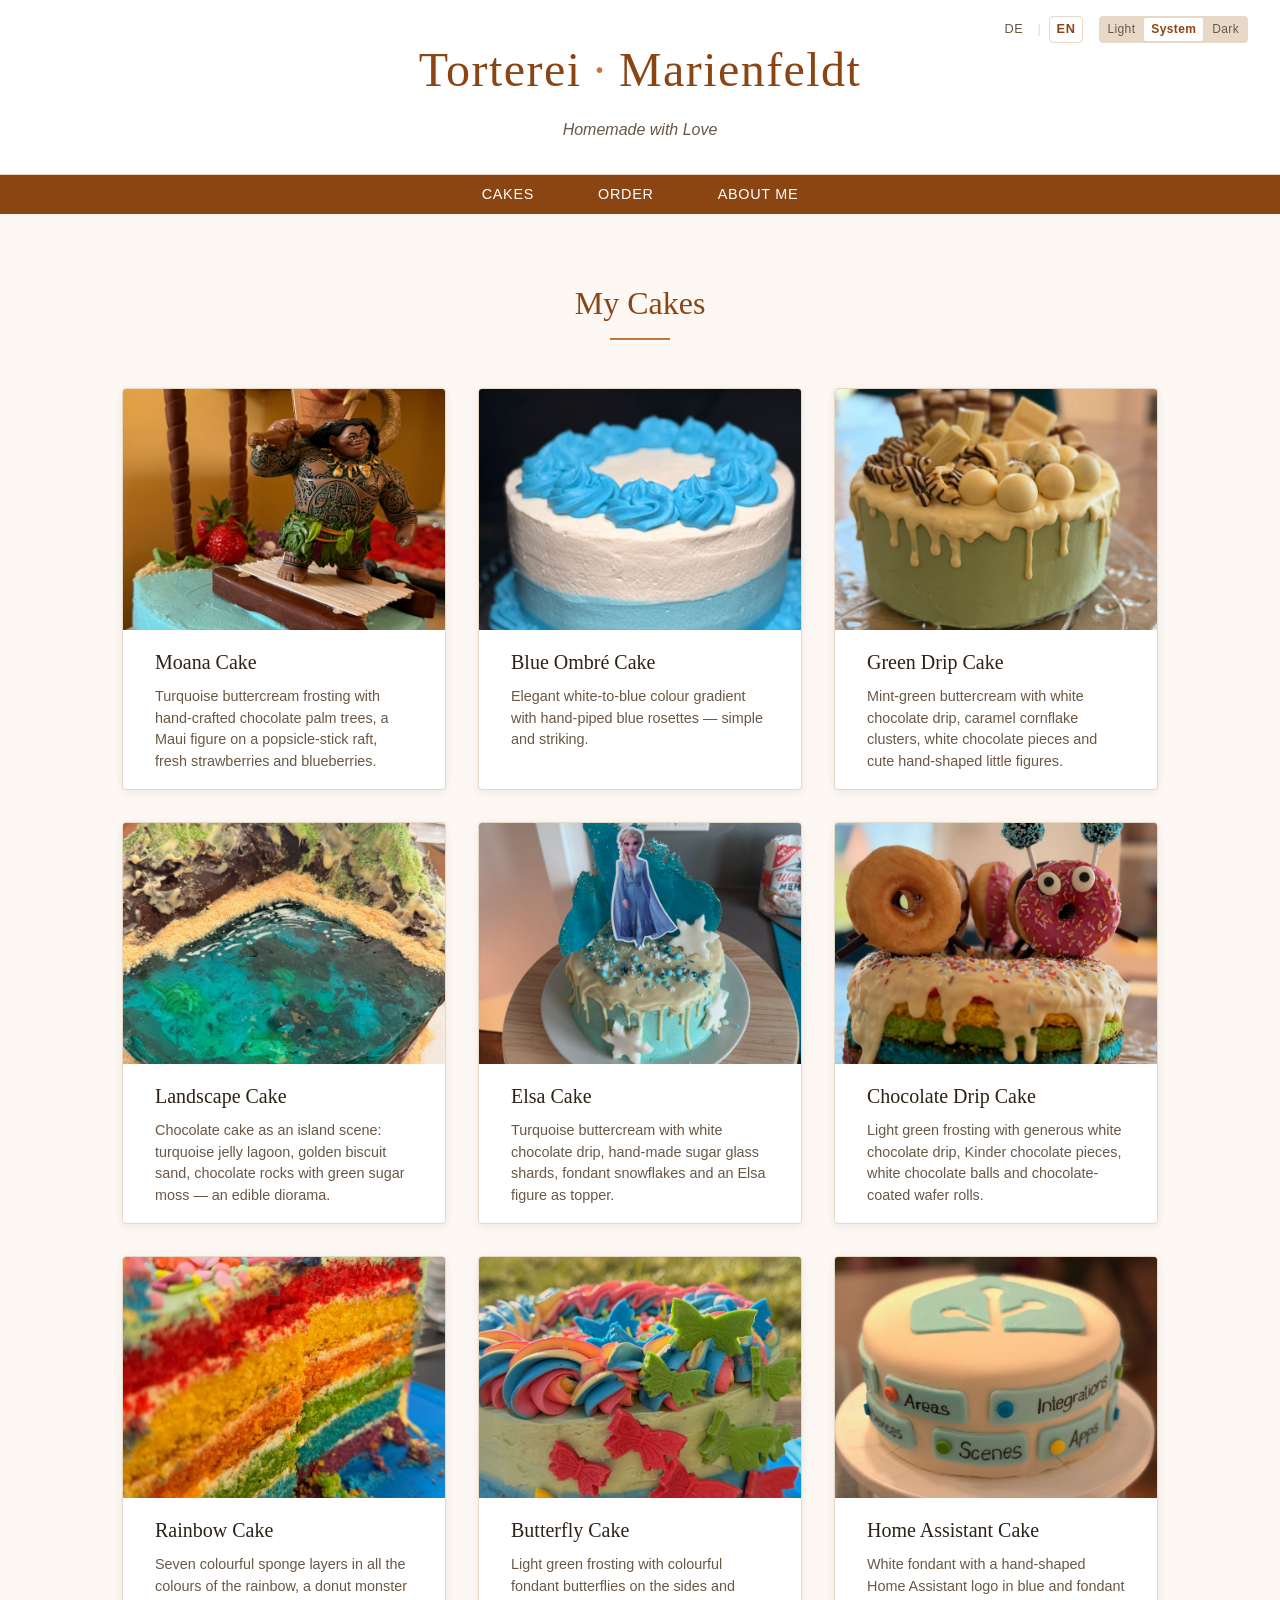
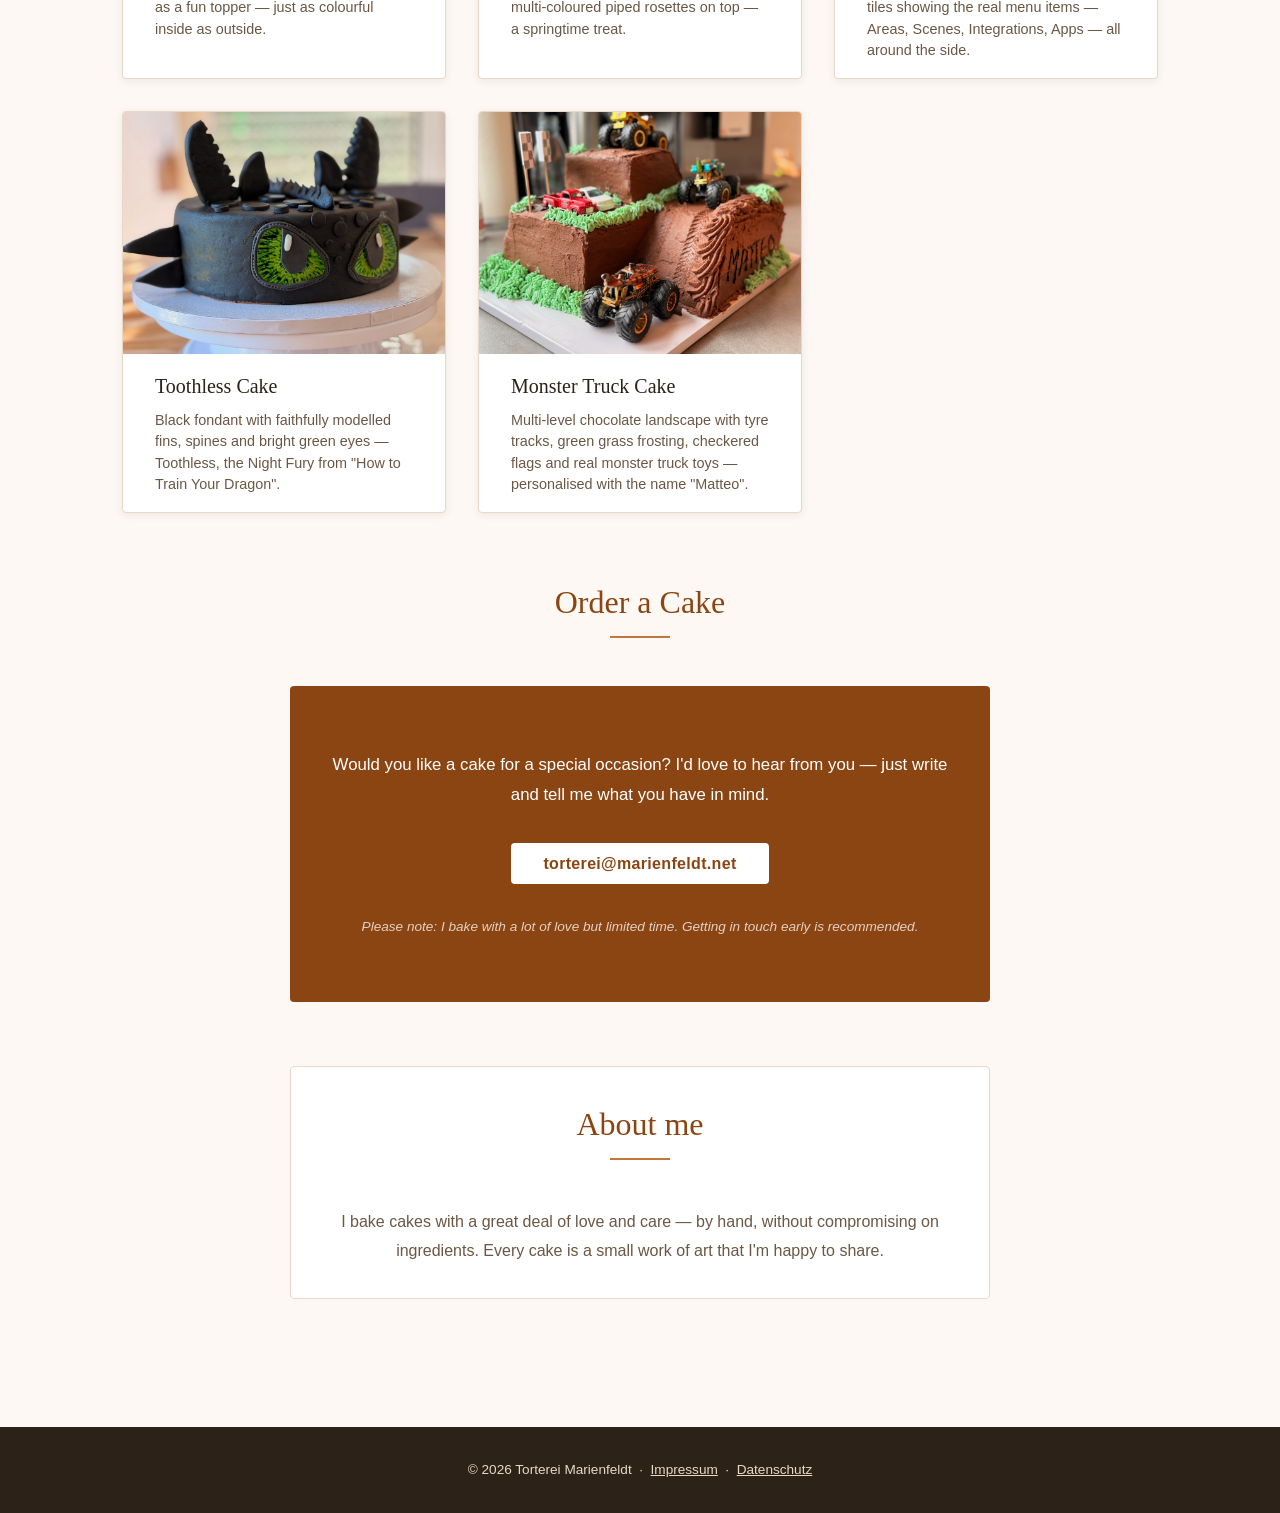
==== en/index.html @ 0d7b205c "Mittelpunkt-Trenner im Seitentitel ergänzt Torterei · Marienfeldt mit Mittelpunkt (U+00B7), Abstand " ====
<!DOCTYPE html>
<html lang="en">
<head>
  <meta charset="UTF-8">
  <meta name="viewport" content="width=device-width, initial-scale=1.0">
  <meta name="description" content="Torterei Marienfeldt – homemade cakes crafted with love.">
  <title>Torterei Marienfeldt</title>
  <link rel="stylesheet" href="../assets/css/style.css">
  <script src="../assets/js/theme.js"></script>
</head>
<body>

  <header class="site-header">
    <div class="seite-inhalt">
      <h1 class="site-header__titel">Torterei<span class="site-header__trenner" aria-hidden="true">·</span>Marienfeldt</h1>
      <p class="site-header__untertitel">Homemade with Love</p>
    </div>
    <div class="header-controls">
      <nav class="lang-switch" aria-label="Choose language">
        <a class="lang-switch__link" href="../index.html" hreflang="de">DE</a>
        <span class="lang-switch__trenner">|</span>
        <span class="lang-switch__link lang-switch__link--aktiv">EN</span>
      </nav>
      <div class="theme-switch" role="group" aria-label="Colour scheme">
        <button class="theme-switch__btn" data-theme-set="light">Light</button>
        <button class="theme-switch__btn" data-theme-set="system">System</button>
        <button class="theme-switch__btn" data-theme-set="dark">Dark</button>
      </div>
    </div>
  </header>

  <nav class="site-nav" aria-label="Main navigation">
    <ul class="site-nav__liste">
      <li><a class="site-nav__link" href="#cakes">Cakes</a></li>
      <li><a class="site-nav__link" href="#order">Order</a></li>
      <li><a class="site-nav__link" href="#about">About me</a></li>
    </ul>
  </nav>

  <main>
    <div class="seite-inhalt">

      <section class="torten-galerie" id="cakes" aria-labelledby="cakes-titel">
        <h2 class="abschnitt-titel" id="cakes-titel">My Cakes</h2>
        <div class="torten-galerie__raster">

          <article class="torte-card">
            <a href="#lb-moana-1" class="torte-card__bild-link">
              <img class="torte-card__bild" src="../assets/images/torte-moana-1.png" alt="Moana Cake" loading="lazy">
            </a>
            <div class="torte-card__info">
              <h3 class="torte-card__name">Moana Cake</h3>
              <p class="torte-card__beschreibung">Turquoise buttercream frosting with hand-crafted chocolate palm trees, a Maui figure on a popsicle-stick raft, fresh strawberries and blueberries.</p>
            </div>
          </article>

          <article class="torte-card">
            <a href="#lb-ombreblau-1" class="torte-card__bild-link">
              <img class="torte-card__bild" src="../assets/images/torte-ombreblau-1.png" alt="Blue Ombré Cake" loading="lazy">
            </a>
            <div class="torte-card__info">
              <h3 class="torte-card__name">Blue Ombré Cake</h3>
              <p class="torte-card__beschreibung">Elegant white-to-blue colour gradient with hand-piped blue rosettes — simple and striking.</p>
            </div>
          </article>

          <article class="torte-card">
            <a href="#lb-drip-gruen-1" class="torte-card__bild-link">
              <img class="torte-card__bild" src="../assets/images/torte-drip-gruen-1.png" alt="Green Drip Cake" loading="lazy">
            </a>
            <div class="torte-card__info">
              <h3 class="torte-card__name">Green Drip Cake</h3>
              <p class="torte-card__beschreibung">Mint-green buttercream with white chocolate drip, caramel cornflake clusters, white chocolate pieces and cute hand-shaped little figures.</p>
            </div>
          </article>

          <article class="torte-card">
            <a href="#lb-landschaft-1" class="torte-card__bild-link">
              <img class="torte-card__bild" src="../assets/images/torte-landschaft-1.png" alt="Landscape Cake" loading="lazy">
            </a>
            <div class="torte-card__info">
              <h3 class="torte-card__name">Landscape Cake</h3>
              <p class="torte-card__beschreibung">Chocolate cake as an island scene: turquoise jelly lagoon, golden biscuit sand, chocolate rocks with green sugar moss — an edible diorama.</p>
            </div>
          </article>

          <article class="torte-card">
            <a href="#lb-elsa-1" class="torte-card__bild-link">
              <img class="torte-card__bild" src="../assets/images/torte-elsa-1.png" alt="Elsa Cake" loading="lazy">
            </a>
            <div class="torte-card__info">
              <h3 class="torte-card__name">Elsa Cake</h3>
              <p class="torte-card__beschreibung">Turquoise buttercream with white chocolate drip, hand-made sugar glass shards, fondant snowflakes and an Elsa figure as topper.</p>
            </div>
          </article>

          <article class="torte-card">
            <a href="#lb-schoko-drip-1" class="torte-card__bild-link">
              <img class="torte-card__bild" src="../assets/images/torte-schoko-drip-1.png" alt="Chocolate Drip Cake" loading="lazy">
            </a>
            <div class="torte-card__info">
              <h3 class="torte-card__name">Chocolate Drip Cake</h3>
              <p class="torte-card__beschreibung">Light green frosting with generous white chocolate drip, Kinder chocolate pieces, white chocolate balls and chocolate-coated wafer rolls.</p>
            </div>
          </article>

          <article class="torte-card">
            <a href="#lb-regenbogen-1" class="torte-card__bild-link">
              <img class="torte-card__bild" src="../assets/images/torte-regenbogen-1.png" alt="Rainbow Cake" loading="lazy">
            </a>
            <div class="torte-card__info">
              <h3 class="torte-card__name">Rainbow Cake</h3>
              <p class="torte-card__beschreibung">Seven colourful sponge layers in all the colours of the rainbow, a donut monster as a fun topper — just as colourful inside as outside.</p>
            </div>
          </article>

          <article class="torte-card">
            <a href="#lb-schmetterling-1" class="torte-card__bild-link">
              <img class="torte-card__bild" src="../assets/images/torte-schmetterling-1.png" alt="Butterfly Cake" loading="lazy">
            </a>
            <div class="torte-card__info">
              <h3 class="torte-card__name">Butterfly Cake</h3>
              <p class="torte-card__beschreibung">Light green frosting with colourful fondant butterflies on the sides and multi-coloured piped rosettes on top — a springtime treat.</p>
            </div>
          </article>

          <article class="torte-card">
            <a href="#lb-homeassistant-1" class="torte-card__bild-link">
              <img class="torte-card__bild" src="../assets/images/torte-homeassistant-1.png" alt="Home Assistant Cake" loading="lazy">
            </a>
            <div class="torte-card__info">
              <h3 class="torte-card__name">Home Assistant Cake</h3>
              <p class="torte-card__beschreibung">White fondant with a hand-shaped Home Assistant logo in blue and fondant tiles showing the real menu items — Areas, Scenes, Integrations, Apps — all around the side.</p>
            </div>
          </article>

          <article class="torte-card">
            <a href="#lb-ohnezahn-1" class="torte-card__bild-link">
              <img class="torte-card__bild" src="../assets/images/torte-ohnezahn-1.png" alt="Toothless Cake" loading="lazy">
            </a>
            <div class="torte-card__info">
              <h3 class="torte-card__name">Toothless Cake</h3>
              <p class="torte-card__beschreibung">Black fondant with faithfully modelled fins, spines and bright green eyes — Toothless, the Night Fury from "How to Train Your Dragon".</p>
            </div>
          </article>

          <article class="torte-card">
            <a href="#lb-monstertruck-1" class="torte-card__bild-link">
              <img class="torte-card__bild" src="../assets/images/torte-monstertruck-1.png" alt="Monster Truck Cake" loading="lazy">
            </a>
            <div class="torte-card__info">
              <h3 class="torte-card__name">Monster Truck Cake</h3>
              <p class="torte-card__beschreibung">Multi-level chocolate landscape with tyre tracks, green grass frosting, checkered flags and real monster truck toys — personalised with the name "Matteo".</p>
            </div>
          </article>

        </div>
      </section>

      <section class="kontakt" id="order" aria-labelledby="order-titel">
        <h2 class="abschnitt-titel" id="order-titel">Order a Cake</h2>
        <div class="kontakt__box">
          <p class="kontakt__text">
            Would you like a cake for a special occasion? I'd love to hear from you —
            just write and tell me what you have in mind.
          </p>
          <a class="kontakt__link" href="mailto:torterei@marienfeldt.net">
            torterei@marienfeldt.net
          </a>
          <p class="kontakt__hinweis">
            Please note: I bake with a lot of love but limited time.
            Getting in touch early is recommended.
          </p>
        </div>
      </section>

      <section class="ueber-uns" id="about" aria-labelledby="about-titel">
        <h2 class="abschnitt-titel" id="about-titel">About me</h2>
        <p class="ueber-uns__text">
          I bake cakes with a great deal of love and care —
          by hand, without compromising on ingredients.
          Every cake is a small work of art that I'm happy to share.
        </p>
      </section>

    </div>
  </main>

  <footer class="site-footer">
    <div class="seite-inhalt">
      <p>&copy; 2026 Torterei Marienfeldt &nbsp;·&nbsp; <a href="../impressum.html">Impressum</a> &nbsp;·&nbsp; <a href="../datenschutz.html">Datenschutz</a></p>
    </div>
  </footer>

  <!-- ===================== LIGHTBOXEN ===================== -->

  <div class="lightbox" id="lb-moana-1">
    <a class="lightbox__overlay" href="#cakes" aria-label="Close"></a>
    <div class="lightbox__stage">
      <img class="lightbox__bild" src="../assets/images/torte-moana-1.png" alt="Moana Cake – view 1">
      <p class="lightbox__titel">Moana Cake</p>
      <a class="lightbox__schliessen" href="#cakes" aria-label="Close">✕</a>
      <a class="lightbox__nav lightbox__nav--weiter" href="#lb-moana-2" aria-label="Next image">›</a>
    </div>
  </div>
  <div class="lightbox" id="lb-moana-2">
    <a class="lightbox__overlay" href="#cakes" aria-label="Close"></a>
    <div class="lightbox__stage">
      <img class="lightbox__bild" src="../assets/images/torte-moana-2.png" alt="Moana Cake – view 2">
      <p class="lightbox__titel">Moana Cake</p>
      <a class="lightbox__schliessen" href="#cakes" aria-label="Close">✕</a>
      <a class="lightbox__nav lightbox__nav--zurueck" href="#lb-moana-1" aria-label="Previous image">‹</a>
      <a class="lightbox__nav lightbox__nav--weiter" href="#lb-moana-3" aria-label="Next image">›</a>
    </div>
  </div>
  <div class="lightbox" id="lb-moana-3">
    <a class="lightbox__overlay" href="#cakes" aria-label="Close"></a>
    <div class="lightbox__stage">
      <img class="lightbox__bild" src="../assets/images/torte-moana-3.png" alt="Moana Cake – view 3">
      <p class="lightbox__titel">Moana Cake</p>
      <a class="lightbox__schliessen" href="#cakes" aria-label="Close">✕</a>
      <a class="lightbox__nav lightbox__nav--zurueck" href="#lb-moana-2" aria-label="Previous image">‹</a>
    </div>
  </div>

  <div class="lightbox" id="lb-ombreblau-1">
    <a class="lightbox__overlay" href="#cakes" aria-label="Close"></a>
    <div class="lightbox__stage">
      <img class="lightbox__bild" src="../assets/images/torte-ombreblau-1.png" alt="Blue Ombré Cake – view 1">
      <p class="lightbox__titel">Blue Ombré Cake</p>
      <a class="lightbox__schliessen" href="#cakes" aria-label="Close">✕</a>
    </div>
  </div>

  <div class="lightbox" id="lb-drip-gruen-1">
    <a class="lightbox__overlay" href="#cakes" aria-label="Close"></a>
    <div class="lightbox__stage">
      <img class="lightbox__bild" src="../assets/images/torte-drip-gruen-1.png" alt="Green Drip Cake – view 1">
      <p class="lightbox__titel">Green Drip Cake</p>
      <a class="lightbox__schliessen" href="#cakes" aria-label="Close">✕</a>
      <a class="lightbox__nav lightbox__nav--weiter" href="#lb-drip-gruen-2" aria-label="Next image">›</a>
    </div>
  </div>
  <div class="lightbox" id="lb-drip-gruen-2">
    <a class="lightbox__overlay" href="#cakes" aria-label="Close"></a>
    <div class="lightbox__stage">
      <img class="lightbox__bild" src="../assets/images/torte-drip-gruen-2.png" alt="Green Drip Cake – view 2">
      <p class="lightbox__titel">Green Drip Cake</p>
      <a class="lightbox__schliessen" href="#cakes" aria-label="Close">✕</a>
      <a class="lightbox__nav lightbox__nav--zurueck" href="#lb-drip-gruen-1" aria-label="Previous image">‹</a>
    </div>
  </div>

  <div class="lightbox" id="lb-landschaft-1">
    <a class="lightbox__overlay" href="#cakes" aria-label="Close"></a>
    <div class="lightbox__stage">
      <img class="lightbox__bild" src="../assets/images/torte-landschaft-1.png" alt="Landscape Cake – view 1">
      <p class="lightbox__titel">Landscape Cake</p>
      <a class="lightbox__schliessen" href="#cakes" aria-label="Close">✕</a>
      <a class="lightbox__nav lightbox__nav--weiter" href="#lb-landschaft-2" aria-label="Next image">›</a>
    </div>
  </div>
  <div class="lightbox" id="lb-landschaft-2">
    <a class="lightbox__overlay" href="#cakes" aria-label="Close"></a>
    <div class="lightbox__stage">
      <img class="lightbox__bild" src="../assets/images/torte-landschaft-2.png" alt="Landscape Cake – view 2">
      <p class="lightbox__titel">Landscape Cake</p>
      <a class="lightbox__schliessen" href="#cakes" aria-label="Close">✕</a>
      <a class="lightbox__nav lightbox__nav--zurueck" href="#lb-landschaft-1" aria-label="Previous image">‹</a>
      <a class="lightbox__nav lightbox__nav--weiter" href="#lb-landschaft-3" aria-label="Next image">›</a>
    </div>
  </div>
  <div class="lightbox" id="lb-landschaft-3">
    <a class="lightbox__overlay" href="#cakes" aria-label="Close"></a>
    <div class="lightbox__stage">
      <img class="lightbox__bild" src="../assets/images/torte-landschaft-3.png" alt="Landscape Cake – view 3">
      <p class="lightbox__titel">Landscape Cake</p>
      <a class="lightbox__schliessen" href="#cakes" aria-label="Close">✕</a>
      <a class="lightbox__nav lightbox__nav--zurueck" href="#lb-landschaft-2" aria-label="Previous image">‹</a>
    </div>
  </div>

  <div class="lightbox" id="lb-elsa-1">
    <a class="lightbox__overlay" href="#cakes" aria-label="Close"></a>
    <div class="lightbox__stage">
      <img class="lightbox__bild" src="../assets/images/torte-elsa-1.png" alt="Elsa Cake – view 1">
      <p class="lightbox__titel">Elsa Cake</p>
      <a class="lightbox__schliessen" href="#cakes" aria-label="Close">✕</a>
    </div>
  </div>

  <div class="lightbox" id="lb-schoko-drip-1">
    <a class="lightbox__overlay" href="#cakes" aria-label="Close"></a>
    <div class="lightbox__stage">
      <img class="lightbox__bild" src="../assets/images/torte-schoko-drip-1.png" alt="Chocolate Drip Cake – view 1">
      <p class="lightbox__titel">Chocolate Drip Cake</p>
      <a class="lightbox__schliessen" href="#cakes" aria-label="Close">✕</a>
    </div>
  </div>

  <div class="lightbox" id="lb-regenbogen-1">
    <a class="lightbox__overlay" href="#cakes" aria-label="Close"></a>
    <div class="lightbox__stage">
      <img class="lightbox__bild" src="../assets/images/torte-regenbogen-1.png" alt="Rainbow Cake – view 1">
      <p class="lightbox__titel">Rainbow Cake</p>
      <a class="lightbox__schliessen" href="#cakes" aria-label="Close">✕</a>
      <a class="lightbox__nav lightbox__nav--weiter" href="#lb-regenbogen-2" aria-label="Next image">›</a>
    </div>
  </div>
  <div class="lightbox" id="lb-regenbogen-2">
    <a class="lightbox__overlay" href="#cakes" aria-label="Close"></a>
    <div class="lightbox__stage">
      <img class="lightbox__bild" src="../assets/images/torte-regenbogen-2.png" alt="Rainbow Cake – view 2">
      <p class="lightbox__titel">Rainbow Cake</p>
      <a class="lightbox__schliessen" href="#cakes" aria-label="Close">✕</a>
      <a class="lightbox__nav lightbox__nav--zurueck" href="#lb-regenbogen-1" aria-label="Previous image">‹</a>
    </div>
  </div>

  <div class="lightbox" id="lb-schmetterling-1">
    <a class="lightbox__overlay" href="#cakes" aria-label="Close"></a>
    <div class="lightbox__stage">
      <img class="lightbox__bild" src="../assets/images/torte-schmetterling-1.png" alt="Butterfly Cake – view 1">
      <p class="lightbox__titel">Butterfly Cake</p>
      <a class="lightbox__schliessen" href="#cakes" aria-label="Close">✕</a>
    </div>
  </div>

  <div class="lightbox" id="lb-homeassistant-1">
    <a class="lightbox__overlay" href="#cakes" aria-label="Close"></a>
    <div class="lightbox__stage">
      <img class="lightbox__bild" src="../assets/images/torte-homeassistant-1.png" alt="Home Assistant Cake – view 1">
      <p class="lightbox__titel">Home Assistant Cake</p>
      <a class="lightbox__schliessen" href="#cakes" aria-label="Close">✕</a>
    </div>
  </div>

  <div class="lightbox" id="lb-ohnezahn-1">
    <a class="lightbox__overlay" href="#cakes" aria-label="Close"></a>
    <div class="lightbox__stage">
      <img class="lightbox__bild" src="../assets/images/torte-ohnezahn-1.png" alt="Toothless Cake – view 1">
      <p class="lightbox__titel">Toothless Cake</p>
      <a class="lightbox__schliessen" href="#cakes" aria-label="Close">✕</a>
    </div>
  </div>

  <div class="lightbox" id="lb-monstertruck-1">
    <a class="lightbox__overlay" href="#cakes" aria-label="Close"></a>
    <div class="lightbox__stage">
      <img class="lightbox__bild" src="../assets/images/torte-monstertruck-1.png" alt="Monster Truck Cake – view 1">
      <p class="lightbox__titel">Monster Truck Cake</p>
      <a class="lightbox__schliessen" href="#cakes" aria-label="Close">✕</a>
    </div>
  </div>

</body>
</html>
---- assets/css/style.css ----
/* === Custom Properties === */
:root {
  --farbe-hintergrund: #fdf8f3;
  --farbe-text: #2c2218;
  --farbe-text-hell: #6b5744;
  --farbe-akzent: #8b4513;
  --farbe-akzent-hell: #c4763a;
  --farbe-linie: #e8d8c8;
  --farbe-karte: #ffffff;

  --schrift-kopf: 'Georgia', 'Times New Roman', serif;
  --schrift-text: 'Helvetica Neue', Arial, sans-serif;

  --abstand-s: 0.5rem;
  --abstand-m: 1rem;
  --abstand-l: 2rem;
  --abstand-xl: 4rem;

  --radius: 4px;
  --schatten: 0 2px 8px rgba(44, 34, 24, 0.08);
}

@media (prefers-color-scheme: dark) {
  :root {
    --farbe-hintergrund: #1a1209;
    --farbe-text: #f0e6d8;
    --farbe-text-hell: #b89880;
    --farbe-akzent: #c4763a;
    --farbe-akzent-hell: #d9924f;
    --farbe-linie: #3a2a1a;
    --farbe-karte: #261a0e;
    --schatten: 0 2px 8px rgba(0, 0, 0, 0.4);
  }
}

[data-theme="dark"] {
  --farbe-hintergrund: #1a1209;
  --farbe-text: #f0e6d8;
  --farbe-text-hell: #b89880;
  --farbe-akzent: #c4763a;
  --farbe-akzent-hell: #d9924f;
  --farbe-linie: #3a2a1a;
  --farbe-karte: #261a0e;
  --schatten: 0 2px 8px rgba(0, 0, 0, 0.4);
}

[data-theme="light"] {
  --farbe-hintergrund: #fdf8f3;
  --farbe-text: #2c2218;
  --farbe-text-hell: #6b5744;
  --farbe-akzent: #8b4513;
  --farbe-akzent-hell: #c4763a;
  --farbe-linie: #e8d8c8;
  --farbe-karte: #ffffff;
  --schatten: 0 2px 8px rgba(44, 34, 24, 0.08);
}

/* === Theme-Schalter === */
.theme-switch {
  display: flex;
  gap: 2px;
  align-items: center;
  background-color: var(--farbe-linie);
  border-radius: var(--radius);
  padding: 2px;
}

.theme-switch__btn {
  background: none;
  border: none;
  cursor: pointer;
  font-size: 0.75rem;
  padding: 2px 7px;
  border-radius: 2px;
  color: var(--farbe-text-hell);
  letter-spacing: 0.03em;
  line-height: 1.6;
}

.theme-switch__btn:hover {
  color: var(--farbe-akzent);
}

.theme-switch__btn--aktiv {
  background-color: var(--farbe-karte);
  color: var(--farbe-akzent);
  font-weight: bold;
}

/* === Lichtverhältnisse (helles Schema explizit) === */
:root {
}

/* === Reset === */
*, *::before, *::after {
  box-sizing: border-box;
  margin: 0;
  padding: 0;
}

/* === Basis === */
html {
  font-size: 16px;
  scroll-behavior: smooth;
}

body {
  background-color: var(--farbe-hintergrund);
  color: var(--farbe-text);
  font-family: var(--schrift-text);
  line-height: 1.6;
  min-height: 100vh;
  display: flex;
  flex-direction: column;
}

img {
  display: block;
  max-width: 100%;
  height: auto;
}

/* === Layout === */
.seite-inhalt {
  max-width: 1100px;
  margin: 0 auto;
  padding: 0 var(--abstand-l);
  width: 100%;
}

/* === Header-Controls (Sprache + Theme) === */
.header-controls {
  position: absolute;
  top: var(--abstand-m);
  right: var(--abstand-l);
  display: flex;
  align-items: center;
  gap: var(--abstand-m);
}

/* === Sprachumschalter === */
.lang-switch {
  display: flex;
  gap: var(--abstand-s);
  align-items: center;
  font-size: 0.8rem;
  letter-spacing: 0.05em;
}

.lang-switch__link {
  color: var(--farbe-text-hell);
  text-decoration: none;
  padding: 2px 6px;
  border-radius: var(--radius);
}

.lang-switch__link:hover {
  color: var(--farbe-akzent);
}

.lang-switch__link--aktiv {
  color: var(--farbe-akzent);
  font-weight: bold;
  border: 1px solid var(--farbe-linie);
}

.lang-switch__trenner {
  color: var(--farbe-linie);
}

.site-header {
  position: relative;
}

/* === Kopfbereich === */
.site-header {
  background-color: var(--farbe-karte);
  border-bottom: 1px solid var(--farbe-linie);
  padding: var(--abstand-l) 0;
  text-align: center;
}

.site-header__titel {
  font-family: var(--schrift-kopf);
  font-size: clamp(1.8rem, 5vw, 3rem);
  font-weight: normal;
  color: var(--farbe-akzent);
  letter-spacing: 0.03em;
}

.site-header__trenner {
  margin: 0 0.25em;
  color: var(--farbe-akzent-hell);
}

.site-header__untertitel {
  font-family: var(--schrift-text);
  font-size: 1rem;
  color: var(--farbe-text-hell);
  margin-top: var(--abstand-s);
  font-style: italic;
}

/* === Navigation === */
.site-nav {
  background-color: var(--farbe-akzent);
}

.site-nav__liste {
  list-style: none;
  display: flex;
  justify-content: center;
  gap: 0;
}

.site-nav__link {
  display: block;
  padding: var(--abstand-s) var(--abstand-l);
  color: #fff;
  text-decoration: none;
  font-size: 0.9rem;
  letter-spacing: 0.05em;
  text-transform: uppercase;
  transition: background-color 0.2s;
}

.site-nav__link:hover {
  background-color: var(--farbe-akzent-hell);
}

/* === Hauptinhalt === */
main {
  flex: 1;
  padding: var(--abstand-xl) 0;
}

/* === Abschnitt-Überschriften === */
.abschnitt-titel {
  font-family: var(--schrift-kopf);
  font-size: clamp(1.4rem, 3vw, 2rem);
  font-weight: normal;
  color: var(--farbe-akzent);
  text-align: center;
  margin-bottom: var(--abstand-l);
  padding-bottom: var(--abstand-m);
  position: relative;
}

.abschnitt-titel::after {
  content: '';
  display: block;
  width: 60px;
  height: 2px;
  background-color: var(--farbe-akzent-hell);
  margin: var(--abstand-s) auto 0;
}

/* === Torten-Galerie === */
.torten-galerie {
  margin-bottom: var(--abstand-xl);
}

.torten-galerie__raster {
  display: grid;
  grid-template-columns: repeat(auto-fill, minmax(300px, 1fr));
  gap: var(--abstand-l);
}

/* === Torten-Karte === */
.torte-card {
  background-color: var(--farbe-karte);
  border: 1px solid var(--farbe-linie);
  border-radius: var(--radius);
  overflow: hidden;
  box-shadow: var(--schatten);
}

.torte-card__bild {
  width: 100%;
  aspect-ratio: 4 / 3;
  object-fit: cover;
  background-color: var(--farbe-linie);
}

.torte-card__bild--platzhalter {
  background-color: var(--farbe-linie);
  display: flex;
  align-items: center;
  justify-content: center;
  aspect-ratio: 4 / 3;
  color: var(--farbe-text-hell);
  font-size: 0.85rem;
  font-style: italic;
}

.torte-card__info {
  padding: var(--abstand-m) var(--abstand-l);
}

.torte-card__name {
  font-family: var(--schrift-kopf);
  font-size: 1.25rem;
  font-weight: normal;
  color: var(--farbe-text);
  margin-bottom: var(--abstand-s);
}

.torte-card__beschreibung {
  font-size: 0.9rem;
  color: var(--farbe-text-hell);
  line-height: 1.5;
}

/* === Kontakt === */
.kontakt {
  margin-bottom: var(--abstand-xl);
}

.kontakt__box {
  background-color: var(--farbe-akzent);
  border-radius: var(--radius);
  padding: var(--abstand-xl) var(--abstand-l);
  max-width: 700px;
  margin: 0 auto;
  text-align: center;
}

.kontakt__text {
  color: #fff;
  font-size: 1.05rem;
  line-height: 1.8;
  margin-bottom: var(--abstand-l);
}

.kontakt__link {
  display: inline-block;
  background-color: #fff;
  color: var(--farbe-akzent);
  text-decoration: none;
  padding: var(--abstand-s) var(--abstand-l);
  border-radius: var(--radius);
  font-size: 1rem;
  font-weight: bold;
  letter-spacing: 0.02em;
  margin-bottom: var(--abstand-l);
  transition: opacity 0.2s;
}

.kontakt__link:hover {
  opacity: 0.88;
}

.kontakt__hinweis {
  color: rgba(255, 255, 255, 0.75);
  font-size: 0.85rem;
  font-style: italic;
  line-height: 1.6;
}

/* === Über-mich-Abschnitt === */
.ueber-uns {
  background-color: var(--farbe-karte);
  border: 1px solid var(--farbe-linie);
  border-radius: var(--radius);
  padding: var(--abstand-l);
  max-width: 700px;
  margin: 0 auto var(--abstand-xl);
  text-align: center;
}

.ueber-uns__text {
  color: var(--farbe-text-hell);
  font-size: 1rem;
  line-height: 1.8;
}

/* === Torten-Karte: Bild anklickbar === */
.torte-card__bild-link {
  display: block;
  overflow: hidden;
}

.torte-card__bild-link:hover .torte-card__bild {
  transform: scale(1.03);
  transition: transform 0.3s ease;
}

.torte-card__bild {
  transition: transform 0.3s ease;
}

/* === Lightbox === */
.lightbox {
  display: none;
  position: fixed;
  inset: 0;
  z-index: 200;
  align-items: center;
  justify-content: center;
}

.lightbox:target {
  display: flex;
}

.lightbox__overlay {
  position: absolute;
  inset: 0;
  background: rgba(0, 0, 0, 0.85);
  cursor: zoom-out;
}

.lightbox__stage {
  position: relative;
  z-index: 1;
  max-width: 90vw;
  max-height: 90vh;
  display: flex;
  flex-direction: column;
  align-items: center;
}

.lightbox__bild {
  max-width: 90vw;
  max-height: 80vh;
  object-fit: contain;
  border-radius: var(--radius);
  box-shadow: 0 8px 40px rgba(0, 0, 0, 0.6);
}

.lightbox__titel {
  color: #fff;
  font-family: var(--schrift-kopf);
  font-size: 1.1rem;
  margin-top: var(--abstand-m);
  text-align: center;
  font-style: italic;
}

.lightbox__schliessen {
  position: fixed;
  top: var(--abstand-m);
  right: var(--abstand-l);
  color: #fff;
  font-size: 2rem;
  text-decoration: none;
  line-height: 1;
  opacity: 0.8;
}

.lightbox__schliessen:hover {
  opacity: 1;
}

.lightbox__nav {
  position: fixed;
  top: 50%;
  transform: translateY(-50%);
  color: #fff;
  font-size: 3rem;
  text-decoration: none;
  line-height: 1;
  padding: var(--abstand-m);
  opacity: 0.7;
  user-select: none;
}

.lightbox__nav:hover {
  opacity: 1;
}

.lightbox__nav--zurueck {
  left: var(--abstand-m);
}

.lightbox__nav--weiter {
  right: var(--abstand-m);
}

/* === Impressum === */
.impressum {
  max-width: 700px;
  margin: 0 auto var(--abstand-xl);
}

.impressum__block {
  background-color: var(--farbe-karte);
  border: 1px solid var(--farbe-linie);
  border-radius: var(--radius);
  padding: var(--abstand-l);
  margin-bottom: var(--abstand-m);
}

.impressum__rubrik {
  font-family: var(--schrift-kopf);
  font-size: 1rem;
  font-weight: normal;
  color: var(--farbe-akzent);
  margin-bottom: var(--abstand-s);
}

.impressum__block p {
  color: var(--farbe-text-hell);
  line-height: 1.8;
  font-size: 0.95rem;
}

.impressum__block a {
  color: var(--farbe-akzent);
  text-decoration: none;
}

.impressum__block a:hover {
  text-decoration: underline;
}

/* === Fußbereich === */
.site-footer {
  background-color: var(--farbe-text);
  color: var(--farbe-linie);
  text-align: center;
  padding: var(--abstand-l) 0;
  font-size: 0.85rem;
}

.site-footer a {
  color: var(--farbe-linie);
  text-decoration: underline;
}

/* === Responsiv === */
@media (max-width: 600px) {
  .seite-inhalt {
    padding: 0 var(--abstand-m);
  }

  .torten-galerie__raster {
    grid-template-columns: 1fr;
  }

  .site-nav__liste {
    flex-wrap: wrap;
  }

  .site-nav__link {
    padding: var(--abstand-s) var(--abstand-m);
    font-size: 0.8rem;
  }
}
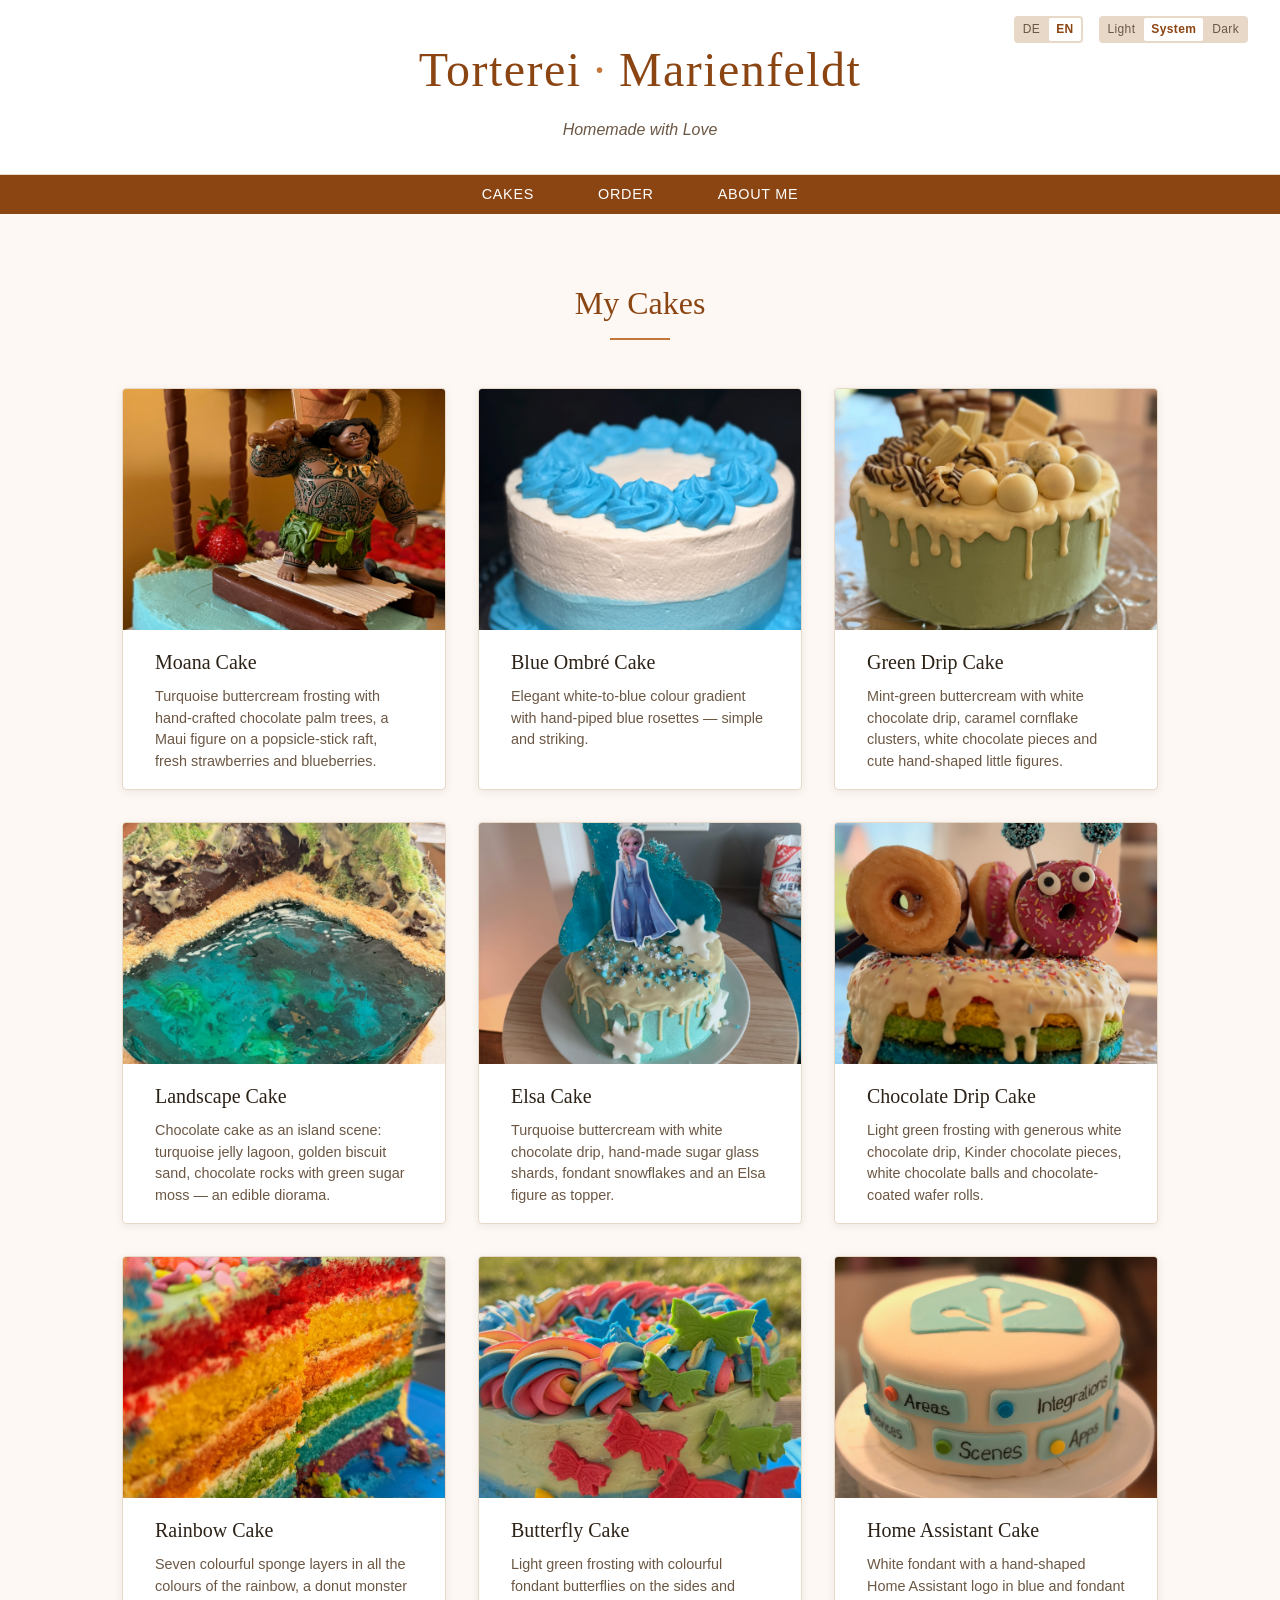
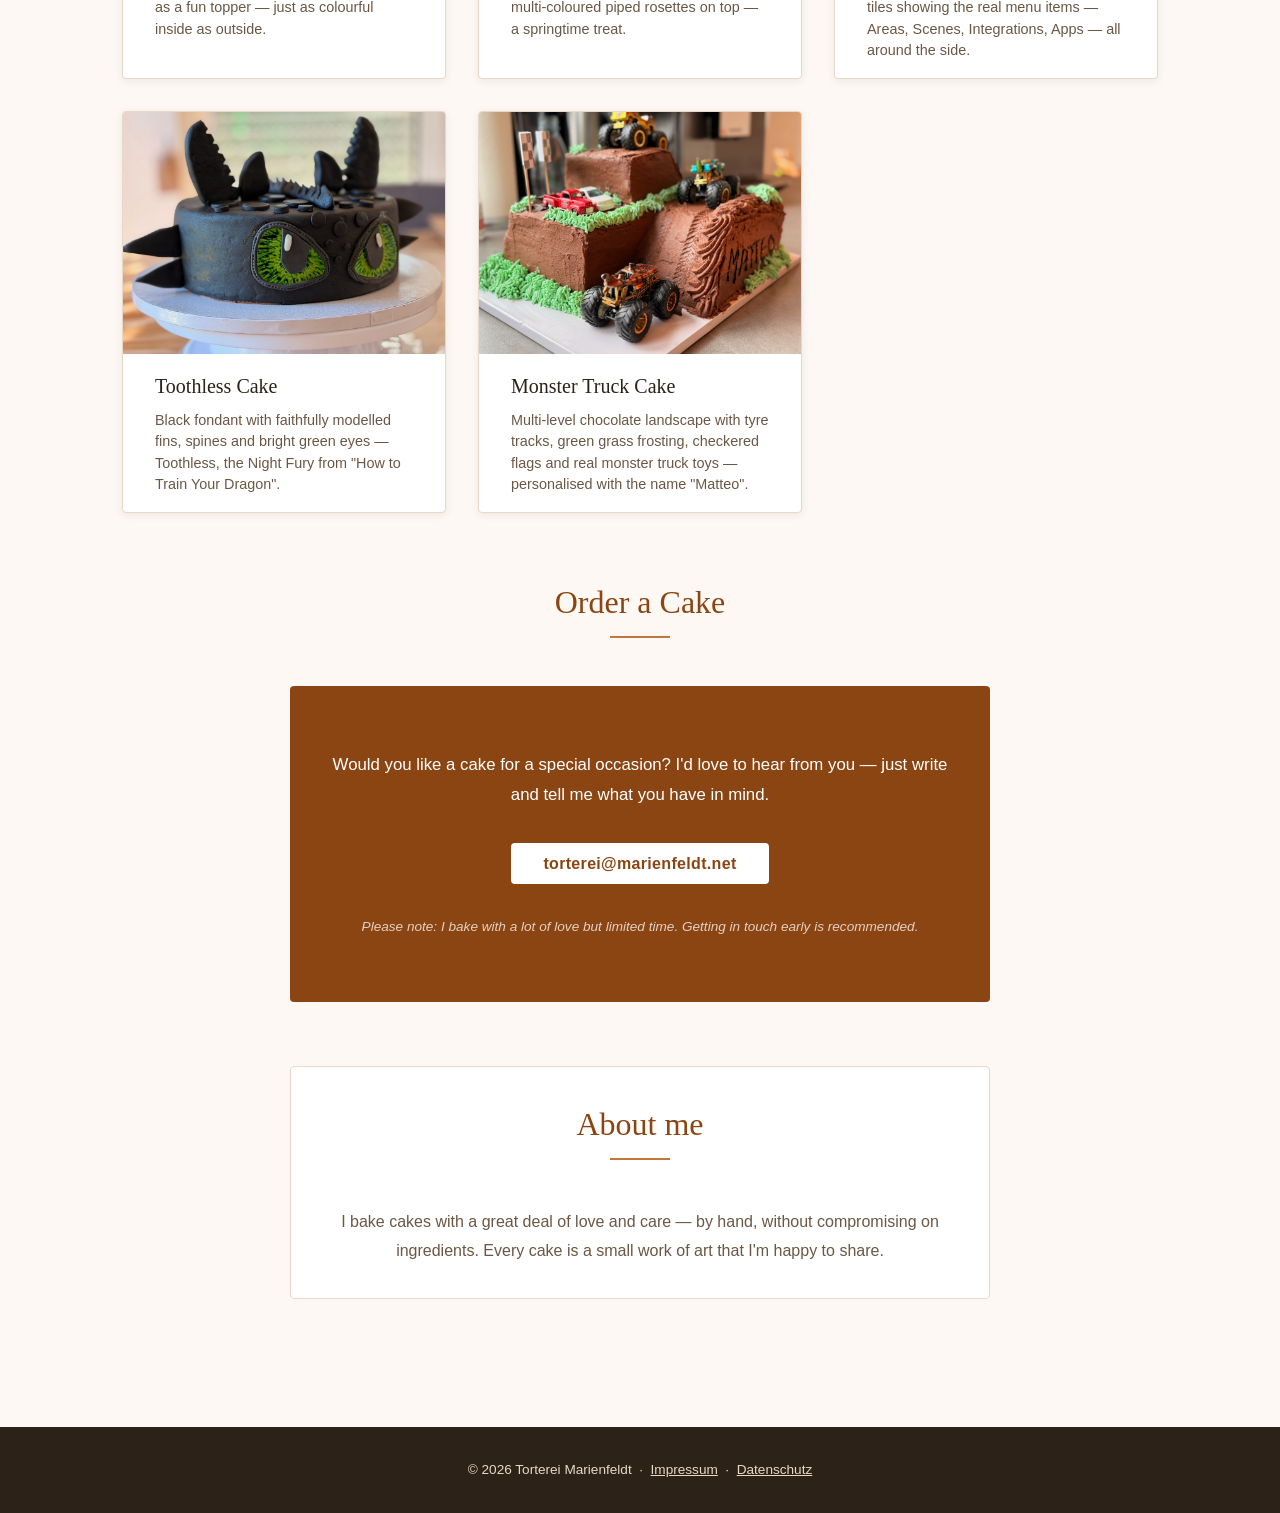
==== commit 802c88c0: "Sprachumschalter optisch an Theme-Schalter angeglichen Segmentierte Pill-Optik mit Container-Hinterg" ====
--- a/en/index.html
+++ b/en/index.html
@@ -18,7 +18,6 @@
     <div class="header-controls">
       <nav class="lang-switch" aria-label="Choose language">
         <a class="lang-switch__link" href="../index.html" hreflang="de">DE</a>
-        <span class="lang-switch__trenner">|</span>
         <span class="lang-switch__link lang-switch__link--aktiv">EN</span>
       </nav>
       <div class="theme-switch" role="group" aria-label="Colour scheme">
--- a/assets/css/style.css
+++ b/assets/css/style.css
@@ -141,17 +141,21 @@
 /* === Sprachumschalter === */
 .lang-switch {
   display: flex;
-  gap: var(--abstand-s);
+  gap: 2px;
   align-items: center;
-  font-size: 0.8rem;
-  letter-spacing: 0.05em;
+  background-color: var(--farbe-linie);
+  border-radius: var(--radius);
+  padding: 2px;
 }
 
 .lang-switch__link {
   color: var(--farbe-text-hell);
   text-decoration: none;
-  padding: 2px 6px;
-  border-radius: var(--radius);
+  font-size: 0.75rem;
+  padding: 2px 7px;
+  border-radius: 2px;
+  letter-spacing: 0.03em;
+  line-height: 1.6;
 }
 
 .lang-switch__link:hover {
@@ -159,13 +163,9 @@
 }
 
 .lang-switch__link--aktiv {
+  background-color: var(--farbe-karte);
   color: var(--farbe-akzent);
   font-weight: bold;
-  border: 1px solid var(--farbe-linie);
-}
-
-.lang-switch__trenner {
-  color: var(--farbe-linie);
 }
 
 .site-header {
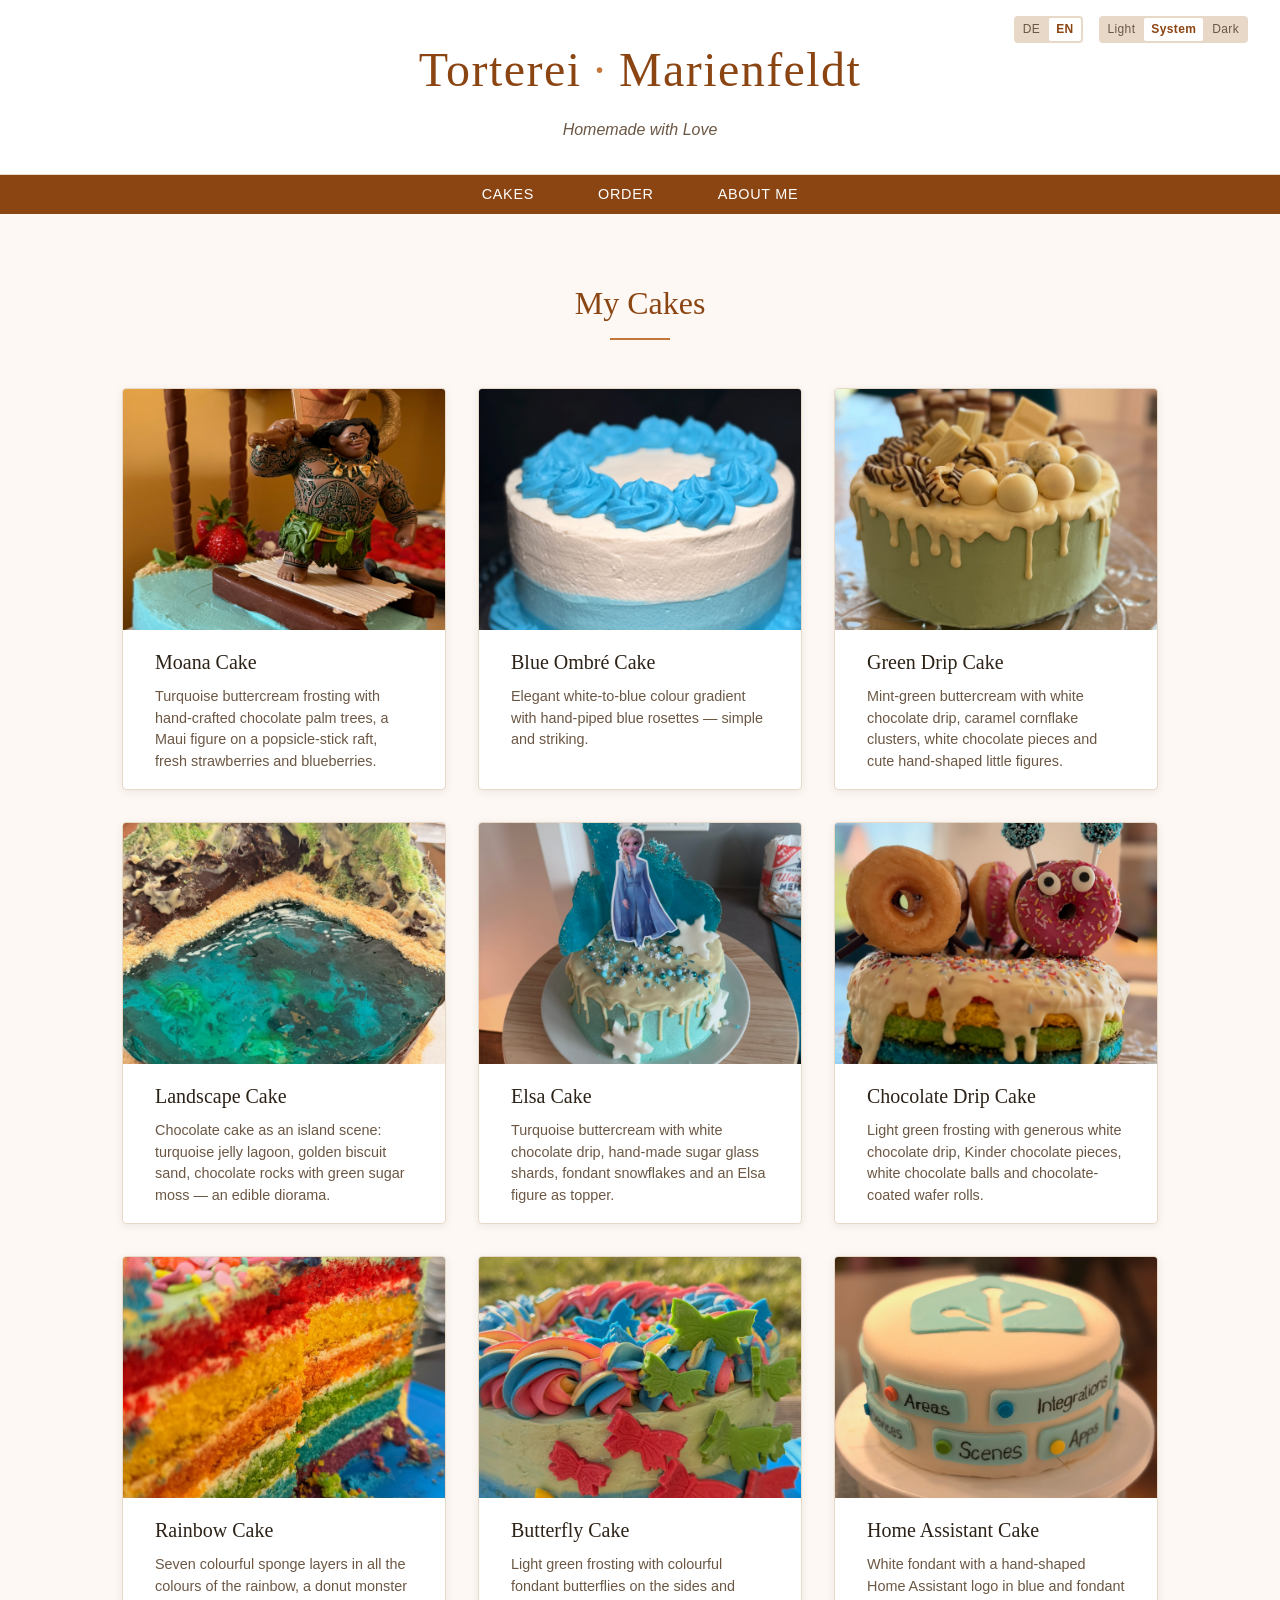
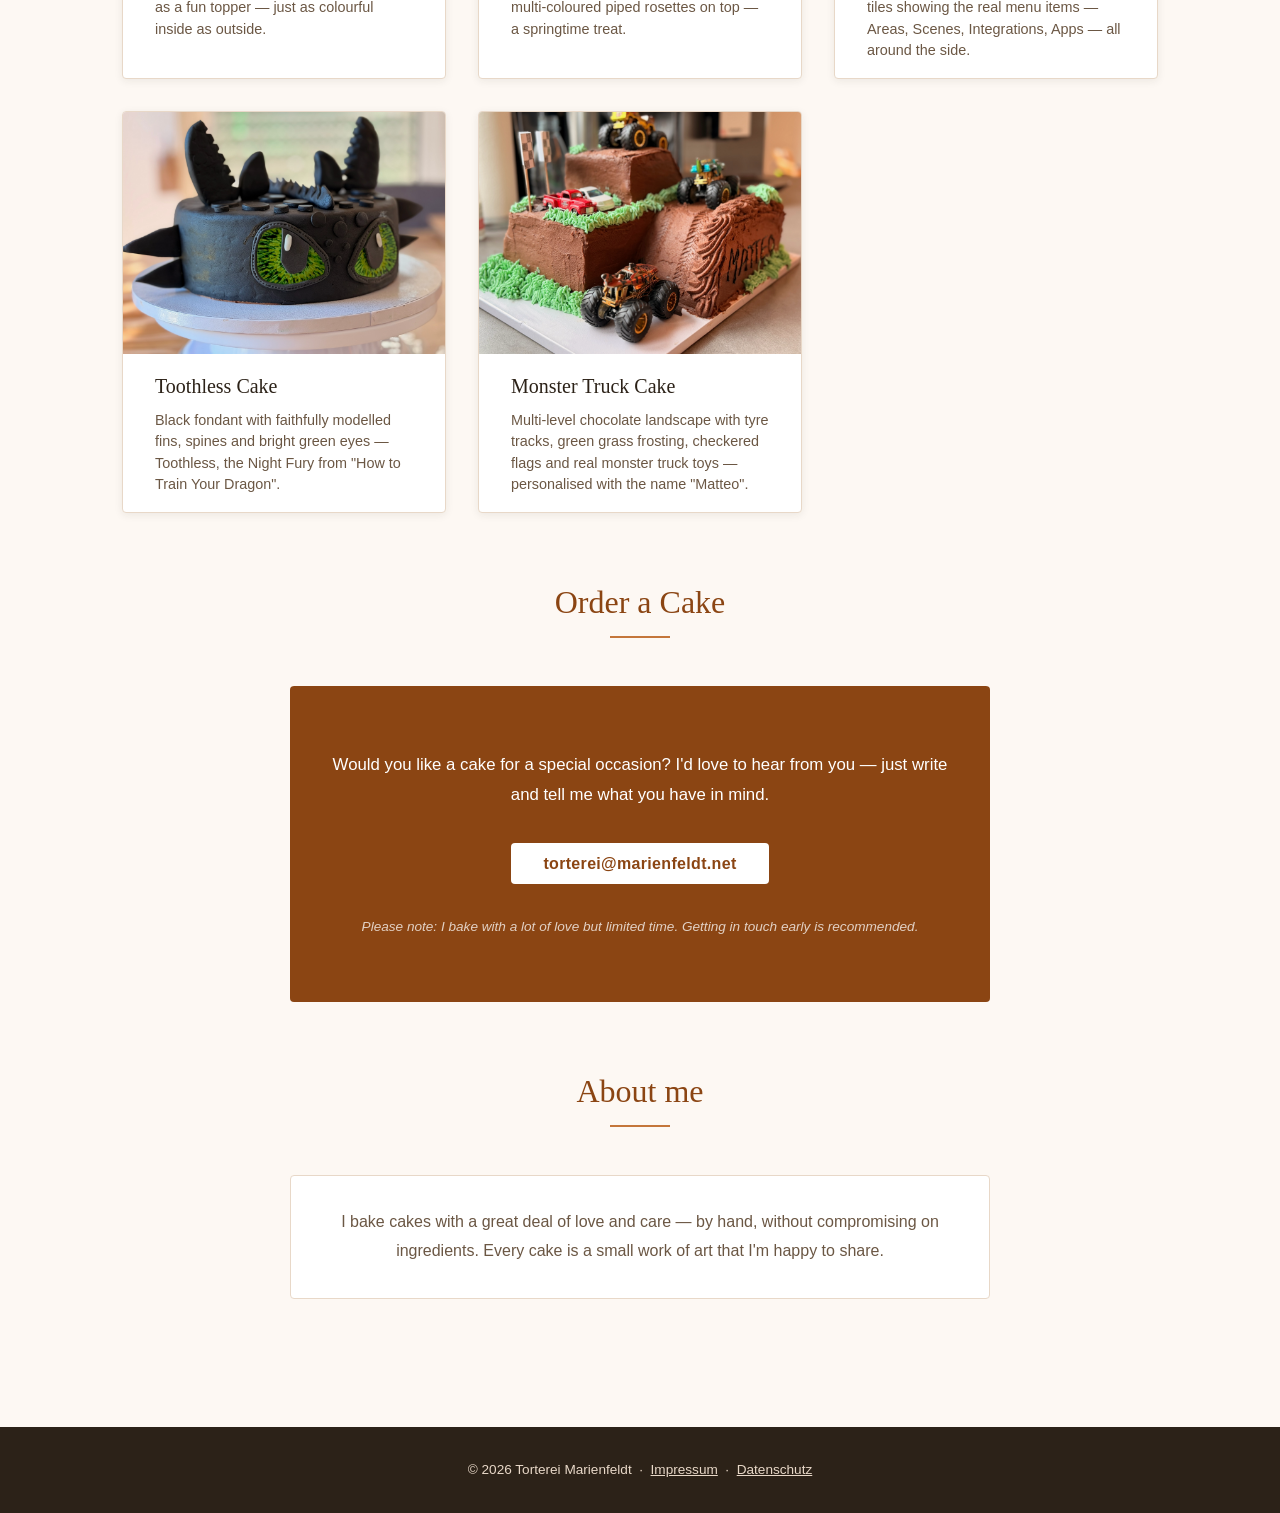
==== commit a650c2f8: ""Über mich"-Überschrift aus dem Kasten geholt — konsistent mit anderen Abschnitten Abschnitts-Übersc" ====
--- a/en/index.html
+++ b/en/index.html
@@ -175,11 +175,13 @@
 
       <section class="ueber-uns" id="about" aria-labelledby="about-titel">
         <h2 class="abschnitt-titel" id="about-titel">About me</h2>
-        <p class="ueber-uns__text">
-          I bake cakes with a great deal of love and care —
-          by hand, without compromising on ingredients.
-          Every cake is a small work of art that I'm happy to share.
-        </p>
+        <div class="ueber-uns__box">
+          <p class="ueber-uns__text">
+            I bake cakes with a great deal of love and care —
+            by hand, without compromising on ingredients.
+            Every cake is a small work of art that I'm happy to share.
+          </p>
+        </div>
       </section>
 
     </div>
--- a/assets/css/style.css
+++ b/assets/css/style.css
@@ -359,12 +359,16 @@
 
 /* === Über-mich-Abschnitt === */
 .ueber-uns {
+  margin-bottom: var(--abstand-xl);
+}
+
+.ueber-uns__box {
   background-color: var(--farbe-karte);
   border: 1px solid var(--farbe-linie);
   border-radius: var(--radius);
   padding: var(--abstand-l);
   max-width: 700px;
-  margin: 0 auto var(--abstand-xl);
+  margin: 0 auto;
   text-align: center;
 }
 
@@ -534,6 +538,18 @@
     padding: 0 var(--abstand-m);
   }
 
+  .header-controls {
+    position: static;
+    justify-content: center;
+    flex-wrap: wrap;
+    gap: var(--abstand-s);
+    margin-top: var(--abstand-m);
+  }
+
+  .site-header {
+    padding-top: var(--abstand-m);
+  }
+
   .torten-galerie__raster {
     grid-template-columns: 1fr;
   }
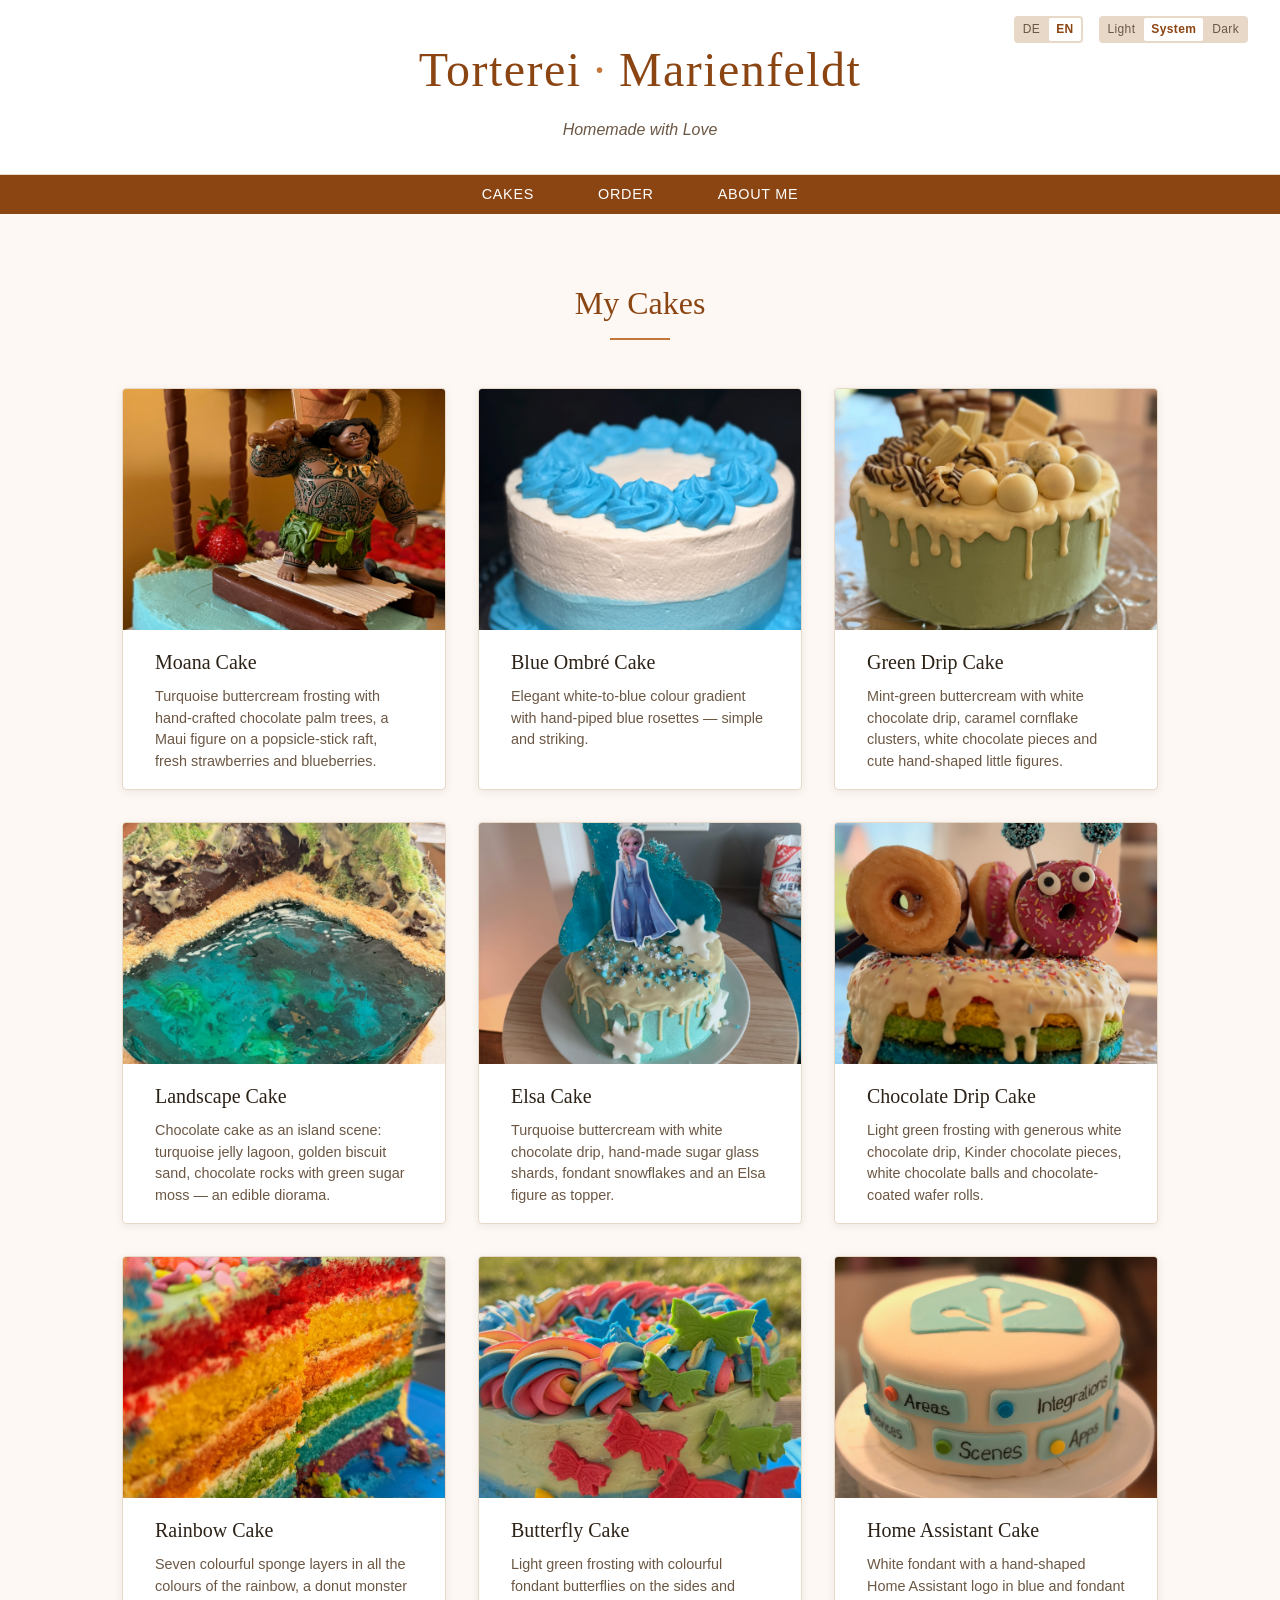
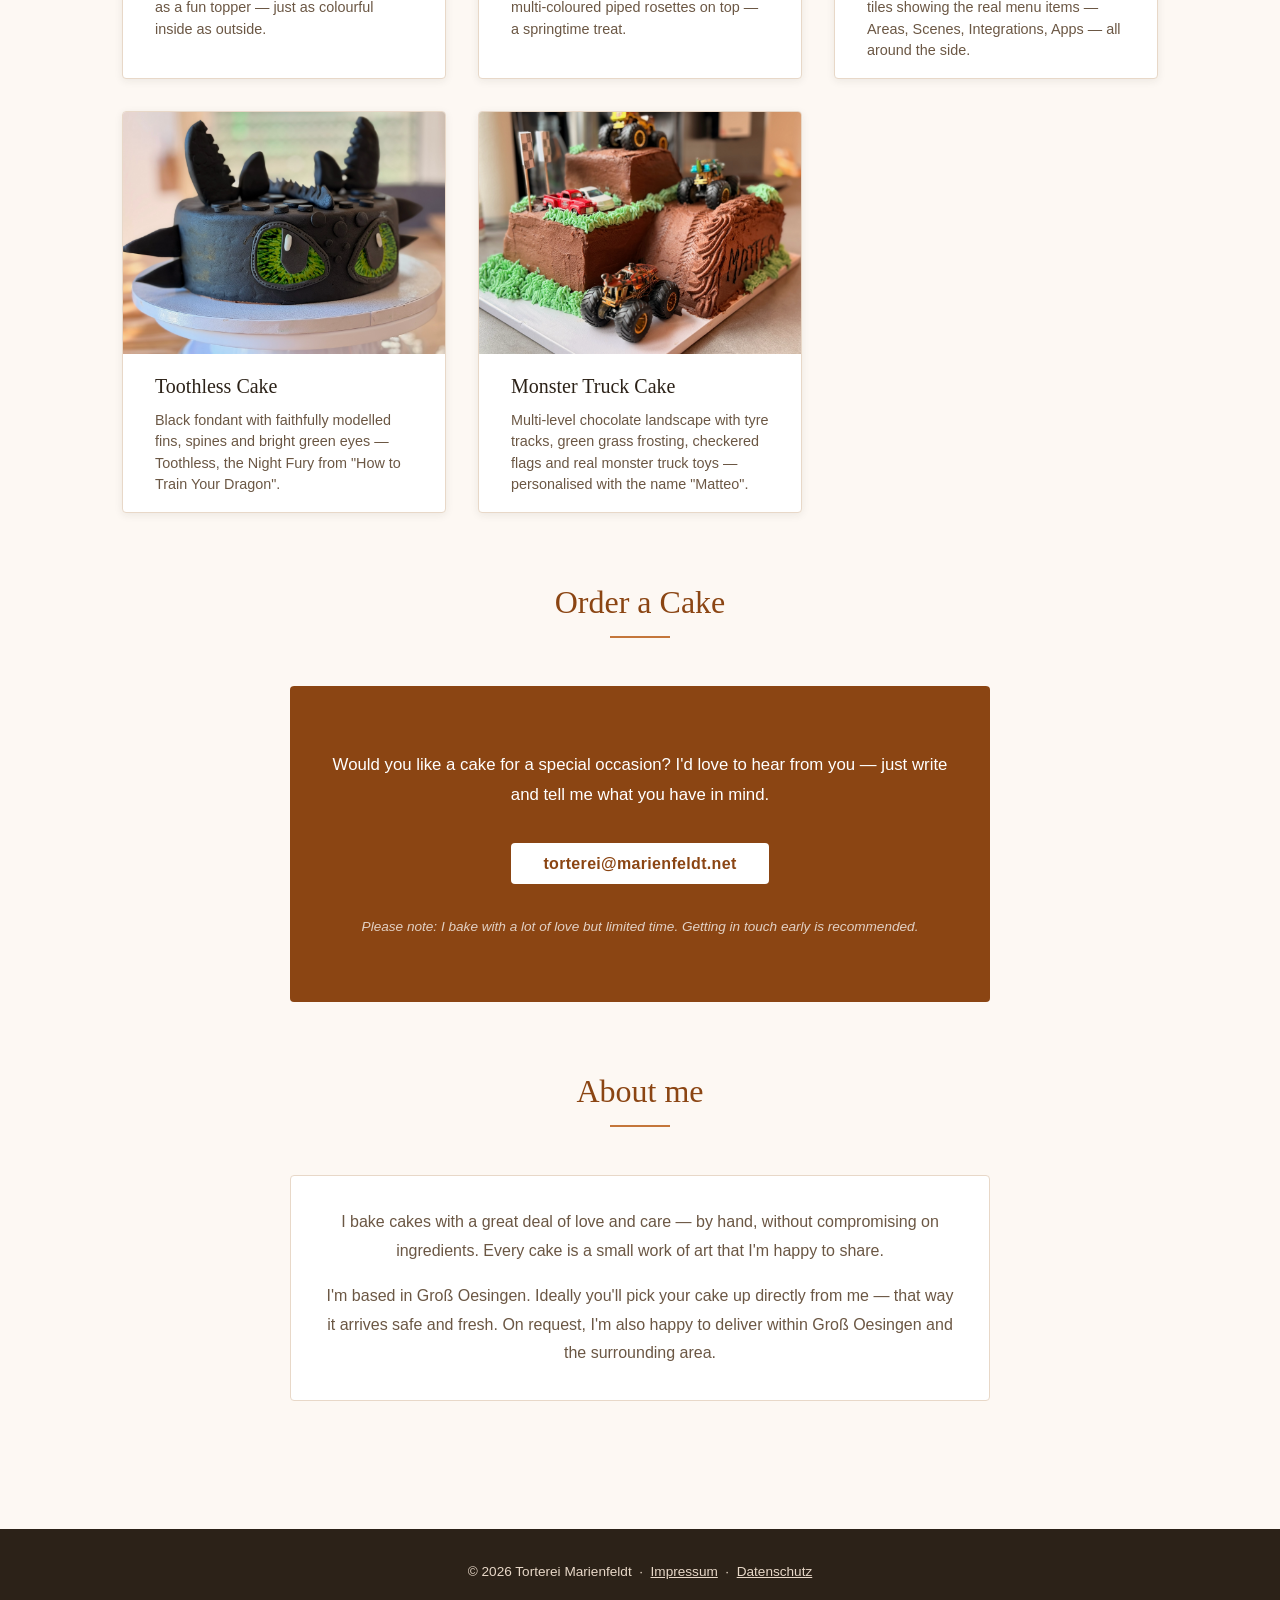
==== commit d4ab9389: ""Über mich" um Standort und Abhol-/Lieferhinweis ergänzt Groß Oesingen genannt, Abholung bevorzugt, " ====
--- a/en/index.html
+++ b/en/index.html
@@ -181,6 +181,11 @@
             by hand, without compromising on ingredients.
             Every cake is a small work of art that I'm happy to share.
           </p>
+          <p class="ueber-uns__text">
+            I'm based in Groß Oesingen. Ideally you'll pick your cake up directly
+            from me — that way it arrives safe and fresh. On request, I'm also happy
+            to deliver within Groß Oesingen and the surrounding area.
+          </p>
         </div>
       </section>
 
--- a/assets/css/style.css
+++ b/assets/css/style.css
@@ -376,6 +376,10 @@
   color: var(--farbe-text-hell);
   font-size: 1rem;
   line-height: 1.8;
+}
+
+.ueber-uns__text + .ueber-uns__text {
+  margin-top: var(--abstand-m);
 }
 
 /* === Torten-Karte: Bild anklickbar === */
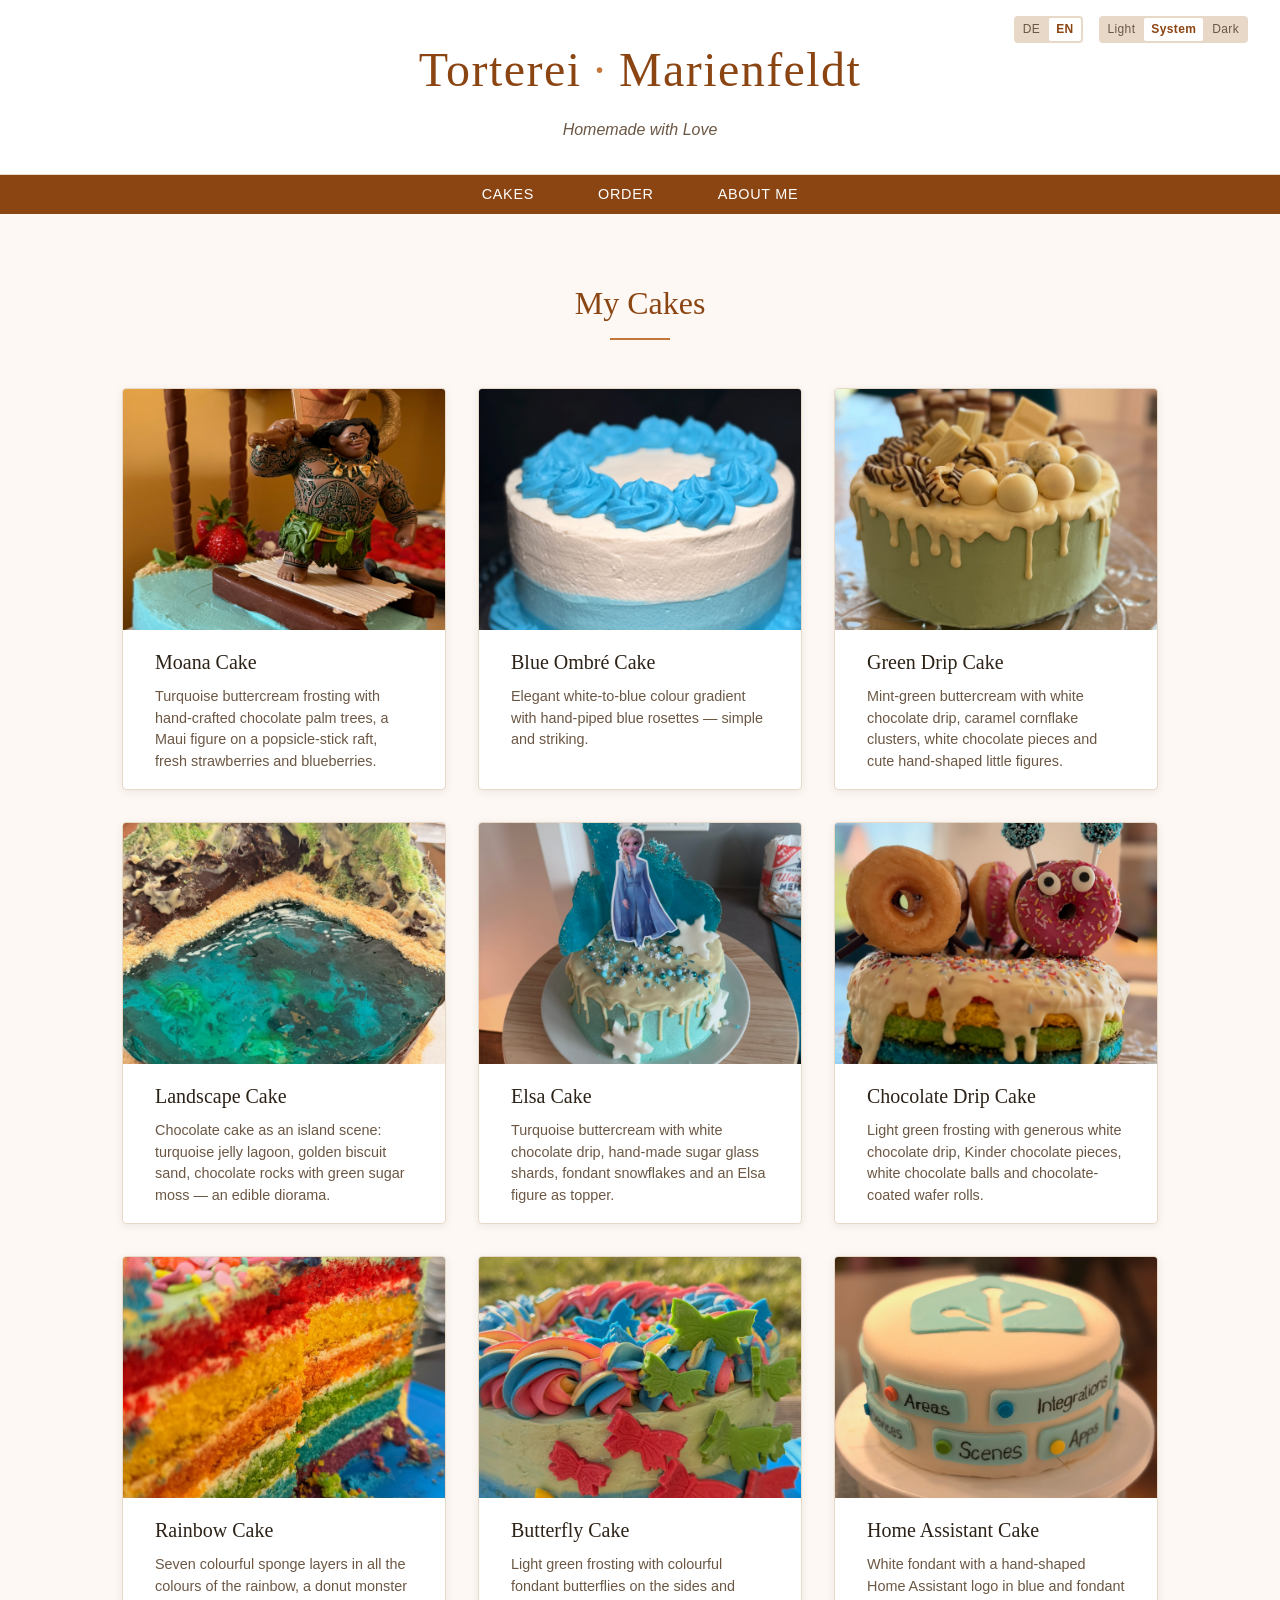
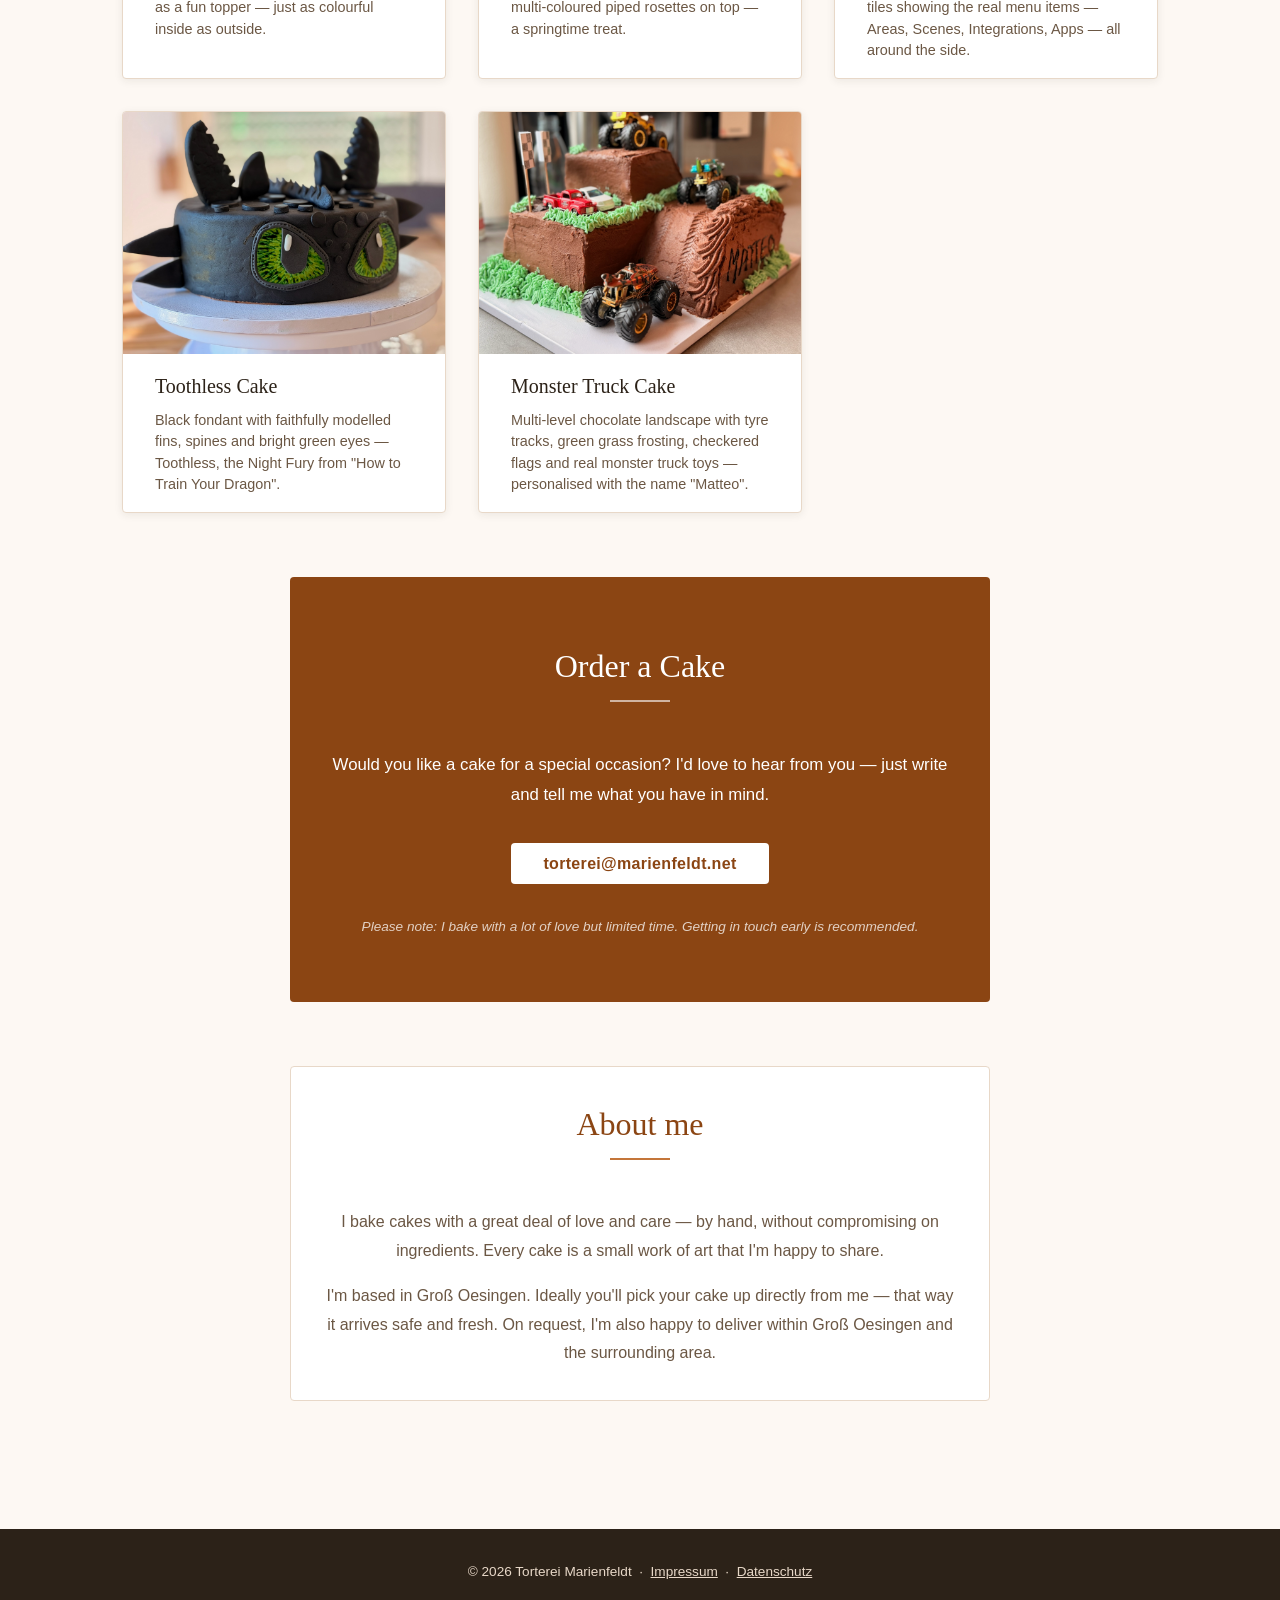
==== commit cfce9286: "Überschriften von "Über mich" und "Torte bestellen" in die Kästen verschoben Titel auf braunem Konta" ====
--- a/en/index.html
+++ b/en/index.html
@@ -157,8 +157,8 @@
       </section>
 
       <section class="kontakt" id="order" aria-labelledby="order-titel">
-        <h2 class="abschnitt-titel" id="order-titel">Order a Cake</h2>
         <div class="kontakt__box">
+          <h2 class="abschnitt-titel abschnitt-titel--auf-akzent" id="order-titel">Order a Cake</h2>
           <p class="kontakt__text">
             Would you like a cake for a special occasion? I'd love to hear from you —
             just write and tell me what you have in mind.
@@ -174,8 +174,8 @@
       </section>
 
       <section class="ueber-uns" id="about" aria-labelledby="about-titel">
-        <h2 class="abschnitt-titel" id="about-titel">About me</h2>
         <div class="ueber-uns__box">
+          <h2 class="abschnitt-titel" id="about-titel">About me</h2>
           <p class="ueber-uns__text">
             I bake cakes with a great deal of love and care —
             by hand, without compromising on ingredients.
--- a/assets/css/style.css
+++ b/assets/css/style.css
@@ -253,6 +253,14 @@
   height: 2px;
   background-color: var(--farbe-akzent-hell);
   margin: var(--abstand-s) auto 0;
+}
+
+.abschnitt-titel--auf-akzent {
+  color: #fff;
+}
+
+.abschnitt-titel--auf-akzent::after {
+  background-color: rgba(255, 255, 255, 0.6);
 }
 
 /* === Torten-Galerie === */
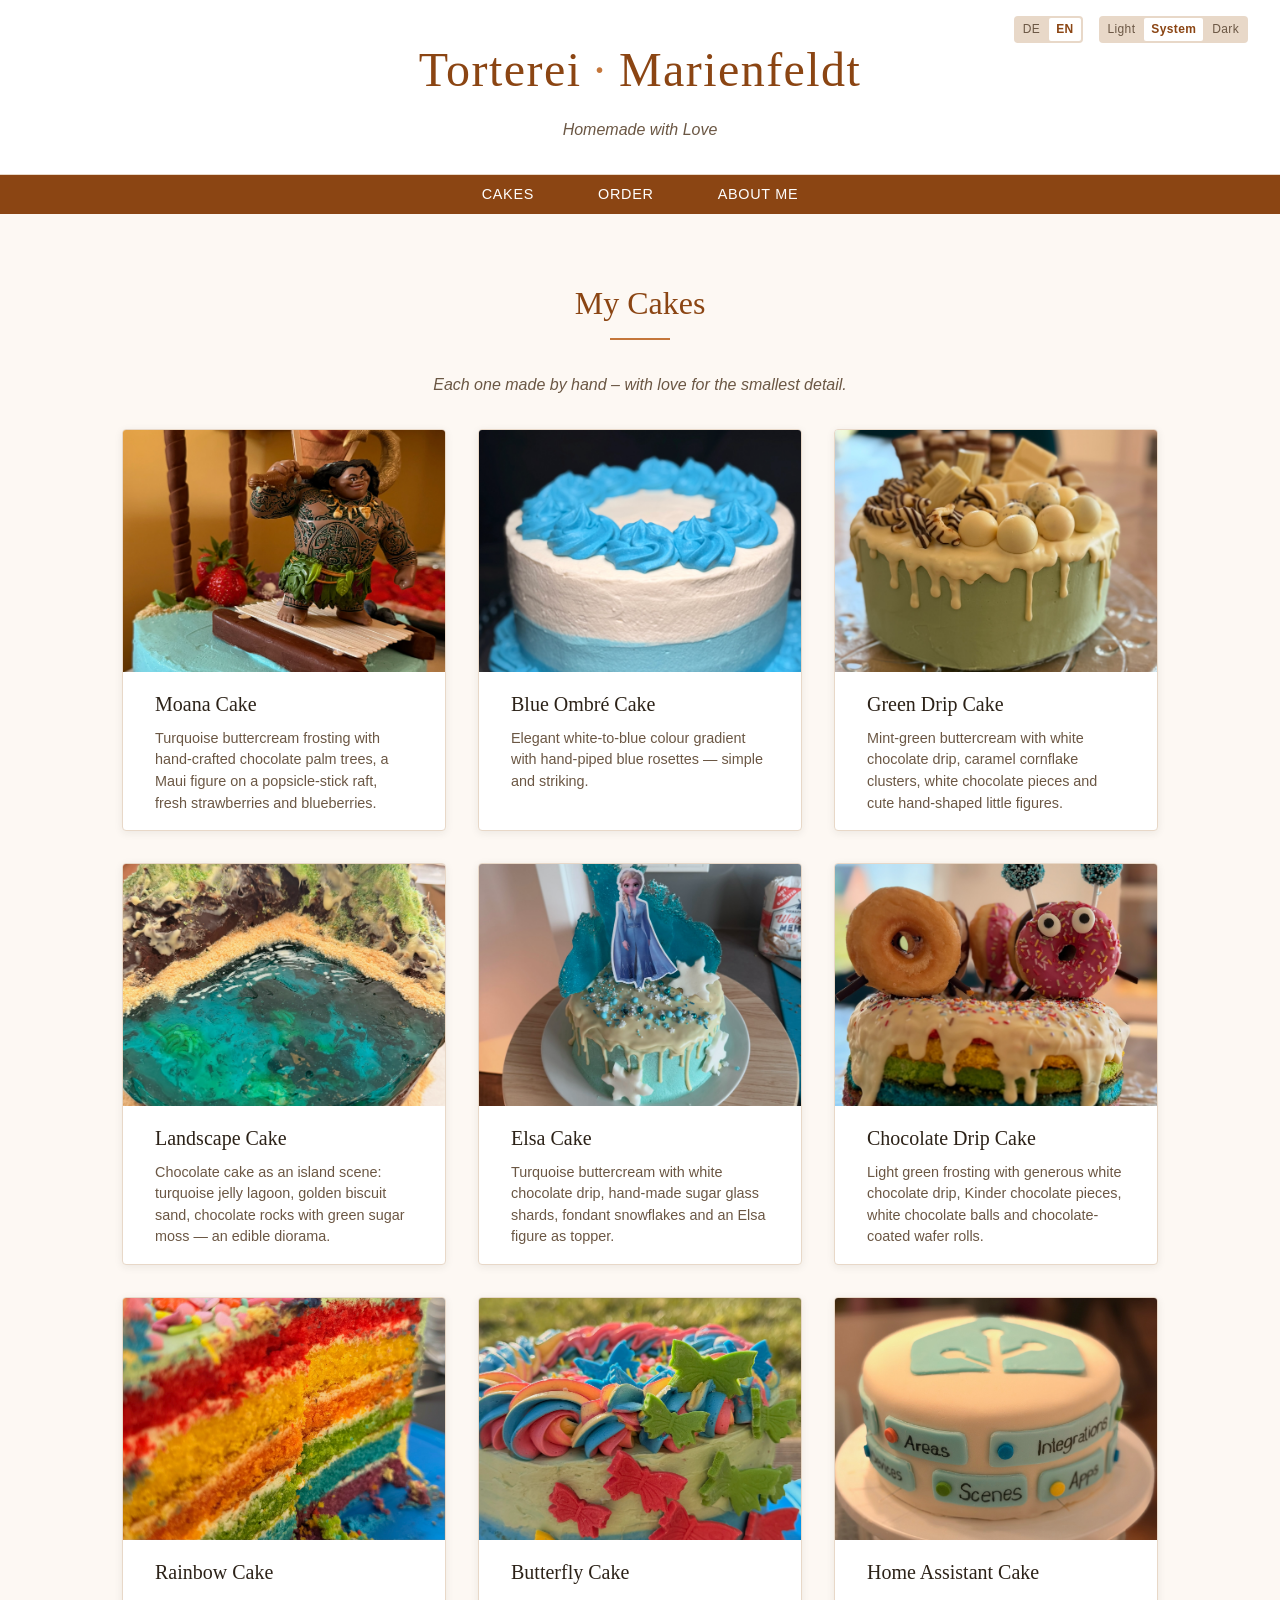
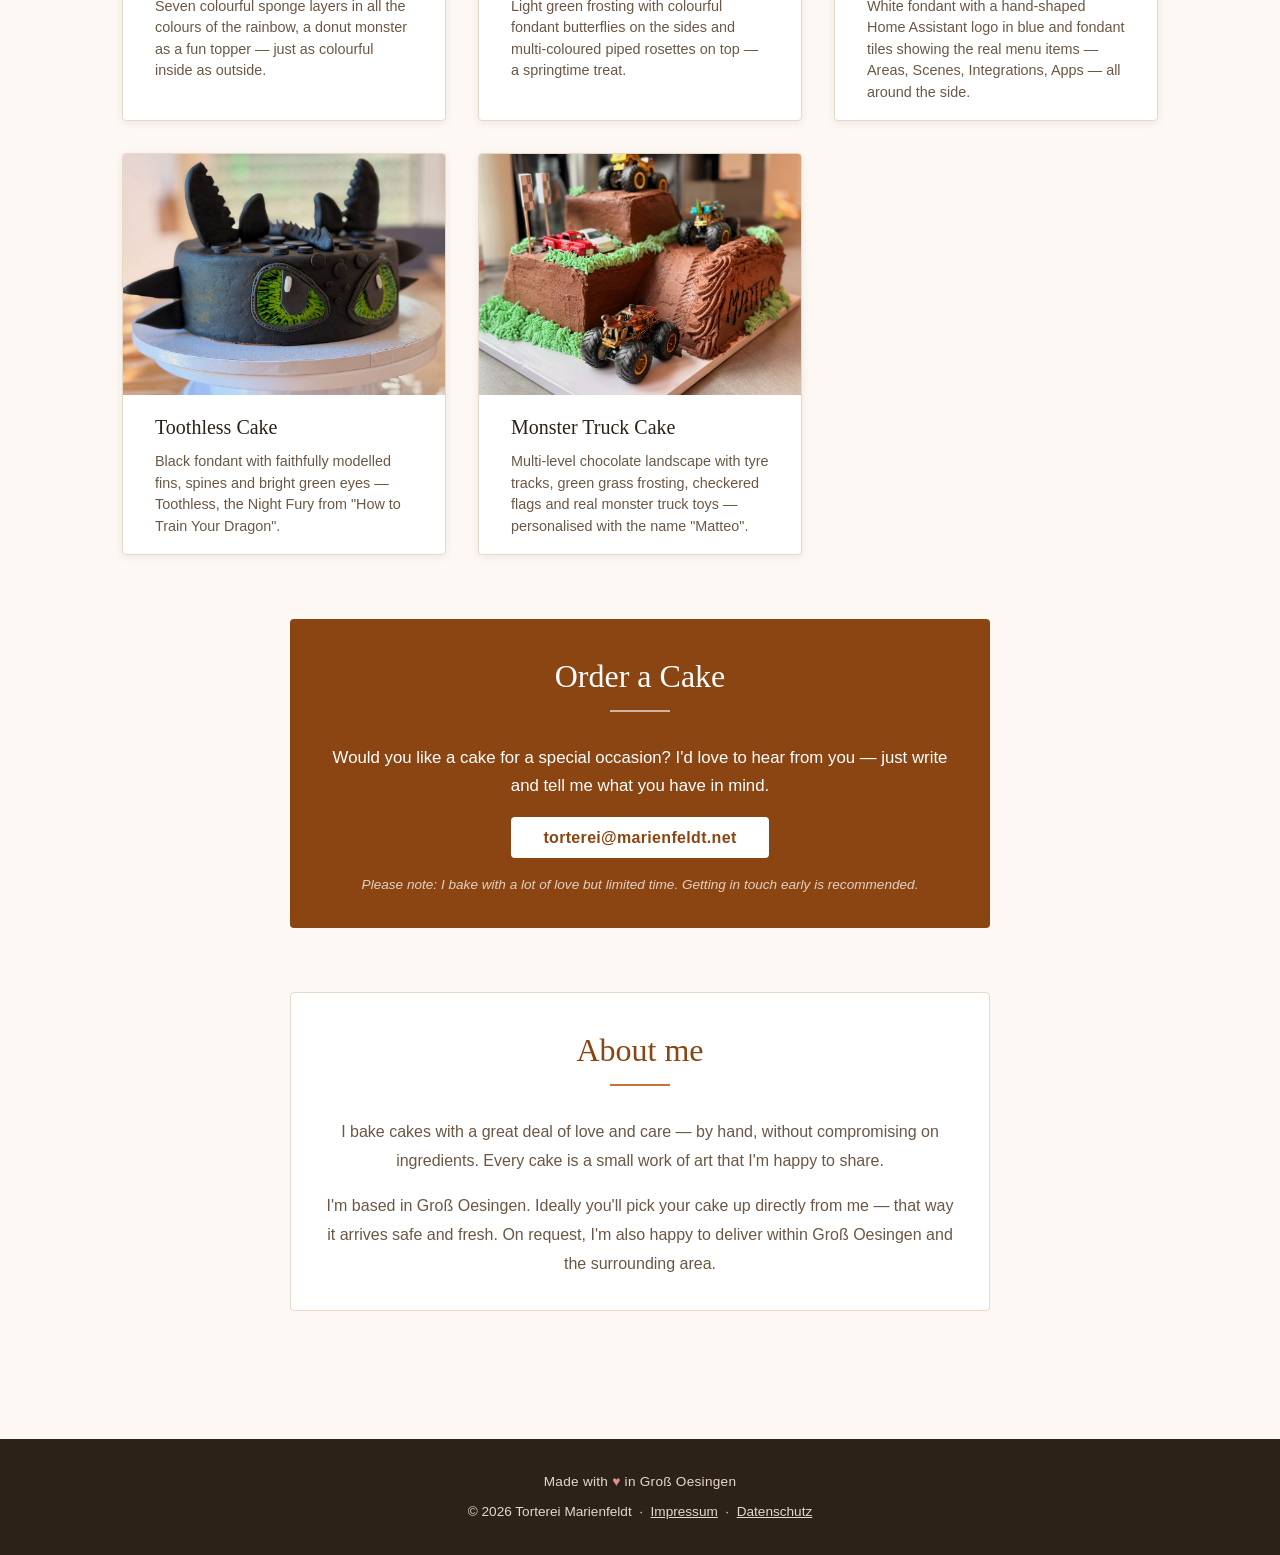
==== commit f586baa6: "Liebevolle Mikro-Texte ergänzt Footer-Zeile "Mit ♥ gebacken in Groß Oesingen" auf allen Seiten, lieb" ====
--- a/en/index.html
+++ b/en/index.html
@@ -41,6 +41,7 @@
 
       <section class="torten-galerie" id="cakes" aria-labelledby="cakes-titel">
         <h2 class="abschnitt-titel" id="cakes-titel">My Cakes</h2>
+        <p class="torten-galerie__intro">Each one made by hand – with love for the smallest detail.</p>
         <div class="torten-galerie__raster">
 
           <article class="torte-card">
@@ -194,6 +195,7 @@
 
   <footer class="site-footer">
     <div class="seite-inhalt">
+      <p class="site-footer__liebe">Made with <span class="site-footer__herz" aria-hidden="true">&#9829;</span> in Groß Oesingen</p>
       <p>&copy; 2026 Torterei Marienfeldt &nbsp;·&nbsp; <a href="../impressum.html">Impressum</a> &nbsp;·&nbsp; <a href="../datenschutz.html">Datenschutz</a></p>
     </div>
   </footer>
--- a/assets/css/style.css
+++ b/assets/css/style.css
@@ -263,9 +263,22 @@
   background-color: rgba(255, 255, 255, 0.6);
 }
 
+.kontakt__box .abschnitt-titel,
+.ueber-uns__box .abschnitt-titel {
+  margin-bottom: var(--abstand-m);
+}
+
 /* === Torten-Galerie === */
 .torten-galerie {
   margin-bottom: var(--abstand-xl);
+}
+
+.torten-galerie__intro {
+  text-align: center;
+  color: var(--farbe-text-hell);
+  font-style: italic;
+  margin: calc(-1 * var(--abstand-m)) auto var(--abstand-l);
+  max-width: 600px;
 }
 
 .torten-galerie__raster {
@@ -327,7 +340,7 @@
 .kontakt__box {
   background-color: var(--farbe-akzent);
   border-radius: var(--radius);
-  padding: var(--abstand-xl) var(--abstand-l);
+  padding: var(--abstand-l);
   max-width: 700px;
   margin: 0 auto;
   text-align: center;
@@ -336,8 +349,8 @@
 .kontakt__text {
   color: #fff;
   font-size: 1.05rem;
-  line-height: 1.8;
-  margin-bottom: var(--abstand-l);
+  line-height: 1.7;
+  margin-bottom: var(--abstand-m);
 }
 
 .kontakt__link {
@@ -350,7 +363,7 @@
   font-size: 1rem;
   font-weight: bold;
   letter-spacing: 0.02em;
-  margin-bottom: var(--abstand-l);
+  margin-bottom: var(--abstand-m);
   transition: opacity 0.2s;
 }
 
@@ -544,6 +557,16 @@
   text-decoration: underline;
 }
 
+.site-footer__liebe {
+  margin-bottom: var(--abstand-s);
+  letter-spacing: 0.02em;
+}
+
+.site-footer__herz {
+  color: #e0908a;
+  font-style: normal;
+}
+
 /* === Responsiv === */
 @media (max-width: 600px) {
   .seite-inhalt {
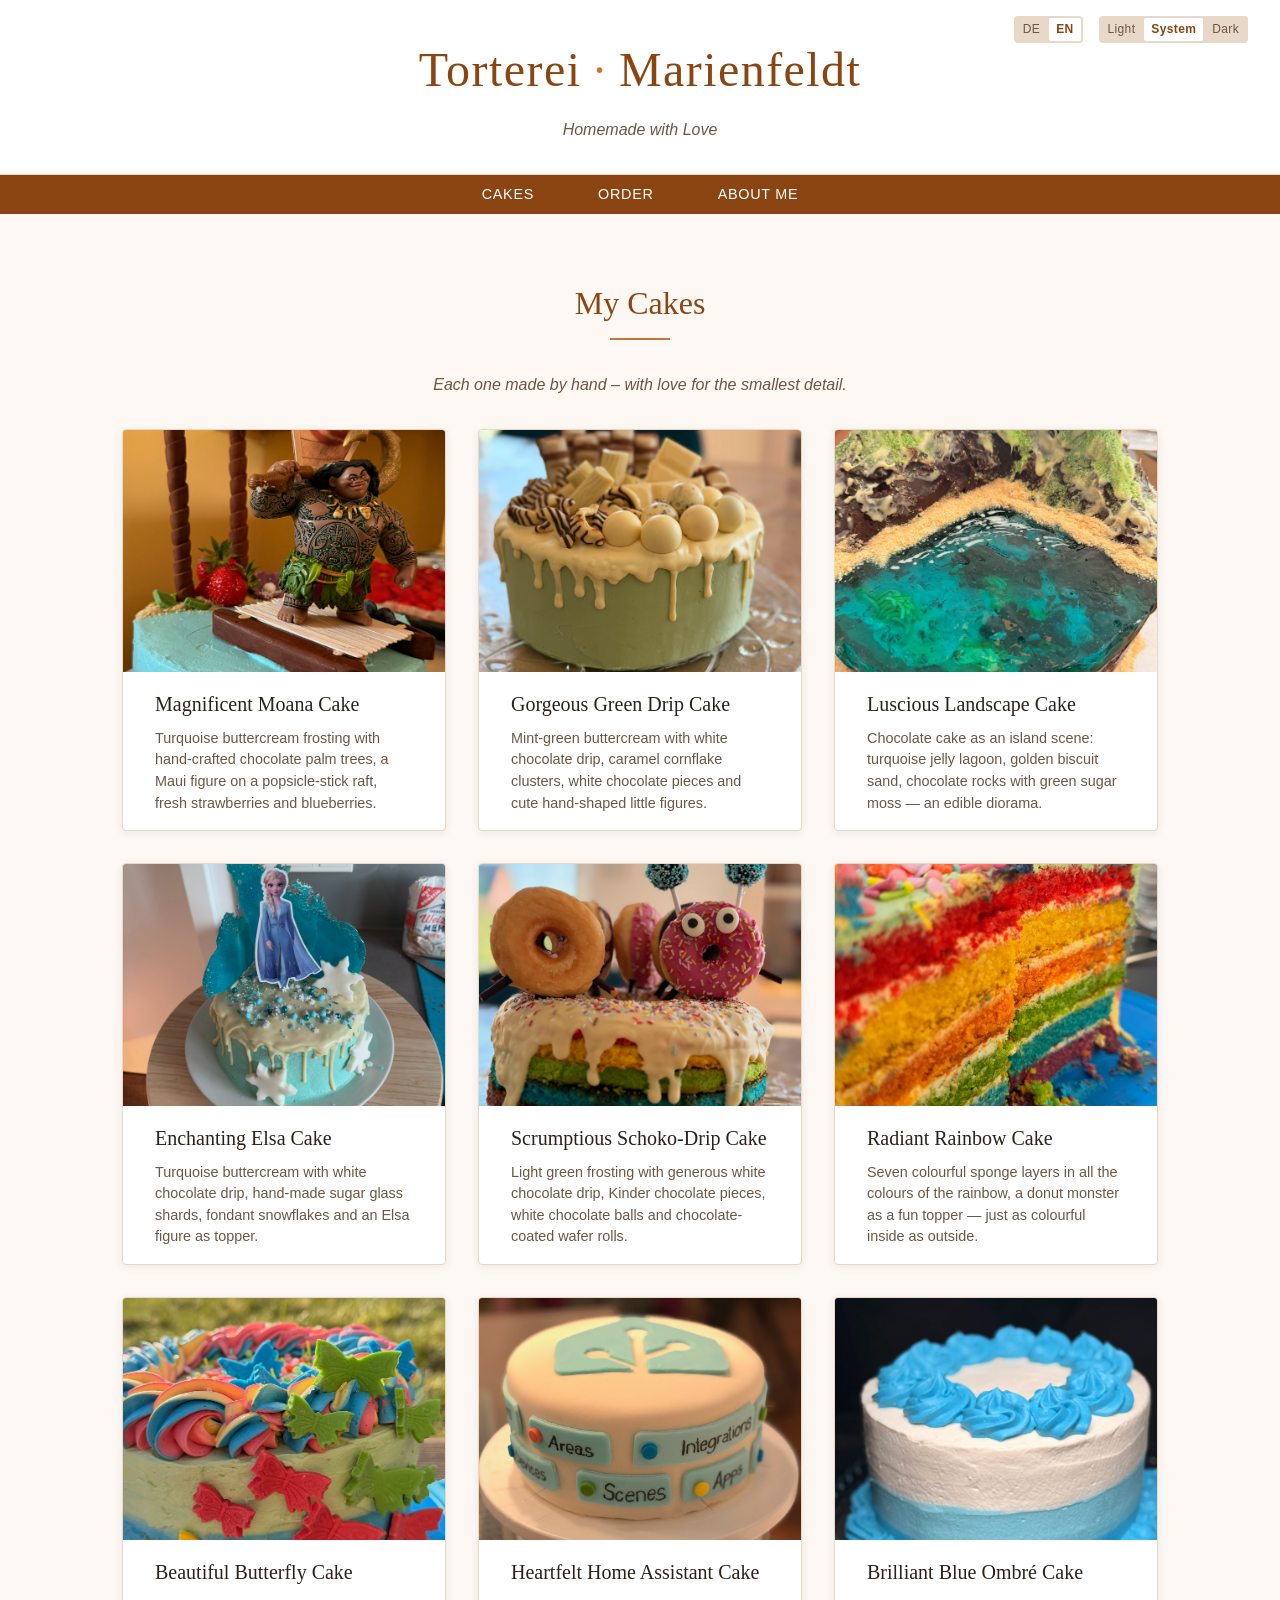
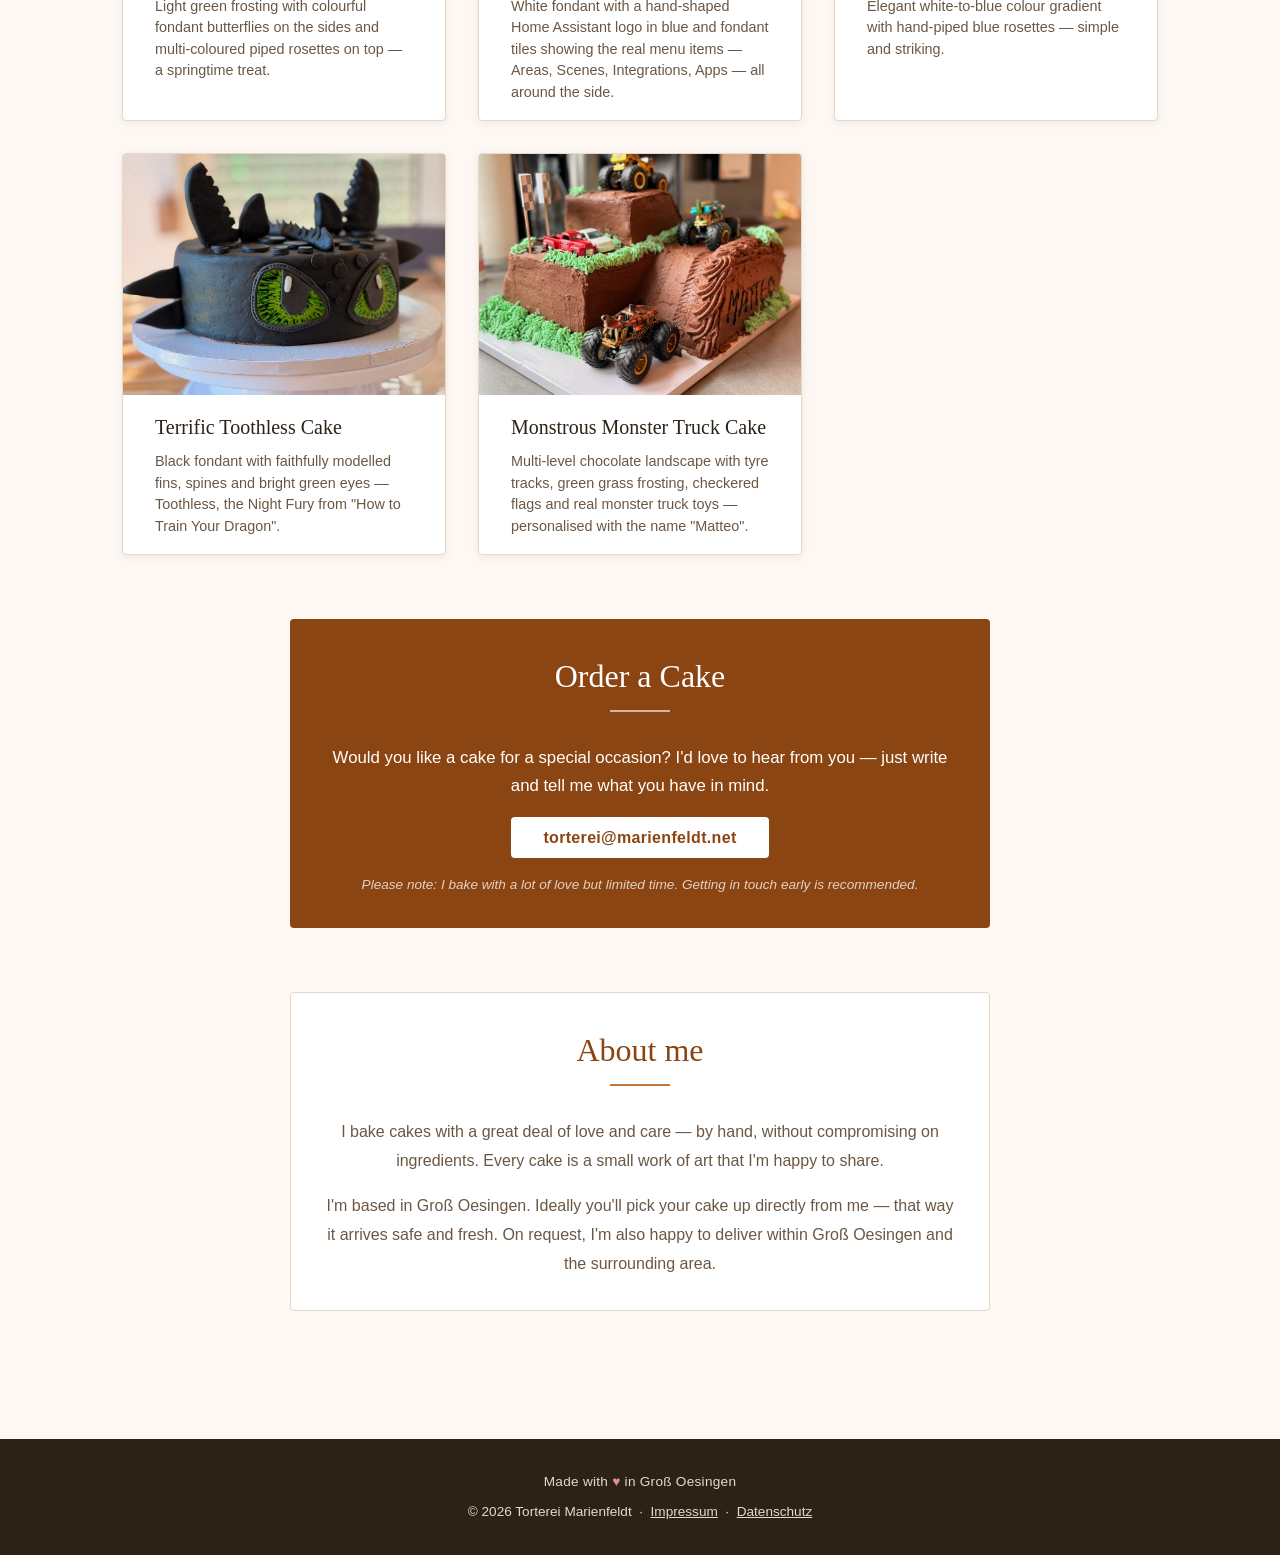
==== commit aa7f7e5d: "Alliterative cake names and reorder blue ombré cake All 11 cake display names now follow alliteratio" ====
--- a/en/index.html
+++ b/en/index.html
@@ -46,110 +46,110 @@
 
           <article class="torte-card">
             <a href="#lb-moana-1" class="torte-card__bild-link">
-              <img class="torte-card__bild" src="../assets/images/torte-moana-1.png" alt="Moana Cake" loading="lazy">
-            </a>
-            <div class="torte-card__info">
-              <h3 class="torte-card__name">Moana Cake</h3>
+              <img class="torte-card__bild" src="../assets/images/torte-moana-1.png" alt="Magnificent Moana Cake" loading="lazy">
+            </a>
+            <div class="torte-card__info">
+              <h3 class="torte-card__name">Magnificent Moana Cake</h3>
               <p class="torte-card__beschreibung">Turquoise buttercream frosting with hand-crafted chocolate palm trees, a Maui figure on a popsicle-stick raft, fresh strawberries and blueberries.</p>
             </div>
           </article>
 
           <article class="torte-card">
+            <a href="#lb-drip-gruen-1" class="torte-card__bild-link">
+              <img class="torte-card__bild" src="../assets/images/torte-drip-gruen-1.png" alt="Gorgeous Green Drip Cake" loading="lazy">
+            </a>
+            <div class="torte-card__info">
+              <h3 class="torte-card__name">Gorgeous Green Drip Cake</h3>
+              <p class="torte-card__beschreibung">Mint-green buttercream with white chocolate drip, caramel cornflake clusters, white chocolate pieces and cute hand-shaped little figures.</p>
+            </div>
+          </article>
+
+          <article class="torte-card">
+            <a href="#lb-landschaft-1" class="torte-card__bild-link">
+              <img class="torte-card__bild" src="../assets/images/torte-landschaft-1.png" alt="Luscious Landscape Cake" loading="lazy">
+            </a>
+            <div class="torte-card__info">
+              <h3 class="torte-card__name">Luscious Landscape Cake</h3>
+              <p class="torte-card__beschreibung">Chocolate cake as an island scene: turquoise jelly lagoon, golden biscuit sand, chocolate rocks with green sugar moss — an edible diorama.</p>
+            </div>
+          </article>
+
+          <article class="torte-card">
+            <a href="#lb-elsa-1" class="torte-card__bild-link">
+              <img class="torte-card__bild" src="../assets/images/torte-elsa-1.png" alt="Enchanting Elsa Cake" loading="lazy">
+            </a>
+            <div class="torte-card__info">
+              <h3 class="torte-card__name">Enchanting Elsa Cake</h3>
+              <p class="torte-card__beschreibung">Turquoise buttercream with white chocolate drip, hand-made sugar glass shards, fondant snowflakes and an Elsa figure as topper.</p>
+            </div>
+          </article>
+
+          <article class="torte-card">
+            <a href="#lb-schoko-drip-1" class="torte-card__bild-link">
+              <img class="torte-card__bild" src="../assets/images/torte-schoko-drip-1.png" alt="Scrumptious Schoko-Drip Cake" loading="lazy">
+            </a>
+            <div class="torte-card__info">
+              <h3 class="torte-card__name">Scrumptious Schoko-Drip Cake</h3>
+              <p class="torte-card__beschreibung">Light green frosting with generous white chocolate drip, Kinder chocolate pieces, white chocolate balls and chocolate-coated wafer rolls.</p>
+            </div>
+          </article>
+
+          <article class="torte-card">
+            <a href="#lb-regenbogen-1" class="torte-card__bild-link">
+              <img class="torte-card__bild" src="../assets/images/torte-regenbogen-1.png" alt="Radiant Rainbow Cake" loading="lazy">
+            </a>
+            <div class="torte-card__info">
+              <h3 class="torte-card__name">Radiant Rainbow Cake</h3>
+              <p class="torte-card__beschreibung">Seven colourful sponge layers in all the colours of the rainbow, a donut monster as a fun topper — just as colourful inside as outside.</p>
+            </div>
+          </article>
+
+          <article class="torte-card">
+            <a href="#lb-schmetterling-1" class="torte-card__bild-link">
+              <img class="torte-card__bild" src="../assets/images/torte-schmetterling-1.png" alt="Beautiful Butterfly Cake" loading="lazy">
+            </a>
+            <div class="torte-card__info">
+              <h3 class="torte-card__name">Beautiful Butterfly Cake</h3>
+              <p class="torte-card__beschreibung">Light green frosting with colourful fondant butterflies on the sides and multi-coloured piped rosettes on top — a springtime treat.</p>
+            </div>
+          </article>
+
+          <article class="torte-card">
+            <a href="#lb-homeassistant-1" class="torte-card__bild-link">
+              <img class="torte-card__bild" src="../assets/images/torte-homeassistant-1.png" alt="Heartfelt Home Assistant Cake" loading="lazy">
+            </a>
+            <div class="torte-card__info">
+              <h3 class="torte-card__name">Heartfelt Home Assistant Cake</h3>
+              <p class="torte-card__beschreibung">White fondant with a hand-shaped Home Assistant logo in blue and fondant tiles showing the real menu items — Areas, Scenes, Integrations, Apps — all around the side.</p>
+            </div>
+          </article>
+
+          <article class="torte-card">
             <a href="#lb-ombreblau-1" class="torte-card__bild-link">
-              <img class="torte-card__bild" src="../assets/images/torte-ombreblau-1.png" alt="Blue Ombré Cake" loading="lazy">
-            </a>
-            <div class="torte-card__info">
-              <h3 class="torte-card__name">Blue Ombré Cake</h3>
+              <img class="torte-card__bild" src="../assets/images/torte-ombreblau-1.png" alt="Brilliant Blue Ombré Cake" loading="lazy">
+            </a>
+            <div class="torte-card__info">
+              <h3 class="torte-card__name">Brilliant Blue Ombré Cake</h3>
               <p class="torte-card__beschreibung">Elegant white-to-blue colour gradient with hand-piped blue rosettes — simple and striking.</p>
             </div>
           </article>
 
           <article class="torte-card">
-            <a href="#lb-drip-gruen-1" class="torte-card__bild-link">
-              <img class="torte-card__bild" src="../assets/images/torte-drip-gruen-1.png" alt="Green Drip Cake" loading="lazy">
-            </a>
-            <div class="torte-card__info">
-              <h3 class="torte-card__name">Green Drip Cake</h3>
-              <p class="torte-card__beschreibung">Mint-green buttercream with white chocolate drip, caramel cornflake clusters, white chocolate pieces and cute hand-shaped little figures.</p>
-            </div>
-          </article>
-
-          <article class="torte-card">
-            <a href="#lb-landschaft-1" class="torte-card__bild-link">
-              <img class="torte-card__bild" src="../assets/images/torte-landschaft-1.png" alt="Landscape Cake" loading="lazy">
-            </a>
-            <div class="torte-card__info">
-              <h3 class="torte-card__name">Landscape Cake</h3>
-              <p class="torte-card__beschreibung">Chocolate cake as an island scene: turquoise jelly lagoon, golden biscuit sand, chocolate rocks with green sugar moss — an edible diorama.</p>
-            </div>
-          </article>
-
-          <article class="torte-card">
-            <a href="#lb-elsa-1" class="torte-card__bild-link">
-              <img class="torte-card__bild" src="../assets/images/torte-elsa-1.png" alt="Elsa Cake" loading="lazy">
-            </a>
-            <div class="torte-card__info">
-              <h3 class="torte-card__name">Elsa Cake</h3>
-              <p class="torte-card__beschreibung">Turquoise buttercream with white chocolate drip, hand-made sugar glass shards, fondant snowflakes and an Elsa figure as topper.</p>
-            </div>
-          </article>
-
-          <article class="torte-card">
-            <a href="#lb-schoko-drip-1" class="torte-card__bild-link">
-              <img class="torte-card__bild" src="../assets/images/torte-schoko-drip-1.png" alt="Chocolate Drip Cake" loading="lazy">
-            </a>
-            <div class="torte-card__info">
-              <h3 class="torte-card__name">Chocolate Drip Cake</h3>
-              <p class="torte-card__beschreibung">Light green frosting with generous white chocolate drip, Kinder chocolate pieces, white chocolate balls and chocolate-coated wafer rolls.</p>
-            </div>
-          </article>
-
-          <article class="torte-card">
-            <a href="#lb-regenbogen-1" class="torte-card__bild-link">
-              <img class="torte-card__bild" src="../assets/images/torte-regenbogen-1.png" alt="Rainbow Cake" loading="lazy">
-            </a>
-            <div class="torte-card__info">
-              <h3 class="torte-card__name">Rainbow Cake</h3>
-              <p class="torte-card__beschreibung">Seven colourful sponge layers in all the colours of the rainbow, a donut monster as a fun topper — just as colourful inside as outside.</p>
-            </div>
-          </article>
-
-          <article class="torte-card">
-            <a href="#lb-schmetterling-1" class="torte-card__bild-link">
-              <img class="torte-card__bild" src="../assets/images/torte-schmetterling-1.png" alt="Butterfly Cake" loading="lazy">
-            </a>
-            <div class="torte-card__info">
-              <h3 class="torte-card__name">Butterfly Cake</h3>
-              <p class="torte-card__beschreibung">Light green frosting with colourful fondant butterflies on the sides and multi-coloured piped rosettes on top — a springtime treat.</p>
-            </div>
-          </article>
-
-          <article class="torte-card">
-            <a href="#lb-homeassistant-1" class="torte-card__bild-link">
-              <img class="torte-card__bild" src="../assets/images/torte-homeassistant-1.png" alt="Home Assistant Cake" loading="lazy">
-            </a>
-            <div class="torte-card__info">
-              <h3 class="torte-card__name">Home Assistant Cake</h3>
-              <p class="torte-card__beschreibung">White fondant with a hand-shaped Home Assistant logo in blue and fondant tiles showing the real menu items — Areas, Scenes, Integrations, Apps — all around the side.</p>
-            </div>
-          </article>
-
-          <article class="torte-card">
             <a href="#lb-ohnezahn-1" class="torte-card__bild-link">
-              <img class="torte-card__bild" src="../assets/images/torte-ohnezahn-1.png" alt="Toothless Cake" loading="lazy">
-            </a>
-            <div class="torte-card__info">
-              <h3 class="torte-card__name">Toothless Cake</h3>
+              <img class="torte-card__bild" src="../assets/images/torte-ohnezahn-1.png" alt="Terrific Toothless Cake" loading="lazy">
+            </a>
+            <div class="torte-card__info">
+              <h3 class="torte-card__name">Terrific Toothless Cake</h3>
               <p class="torte-card__beschreibung">Black fondant with faithfully modelled fins, spines and bright green eyes — Toothless, the Night Fury from "How to Train Your Dragon".</p>
             </div>
           </article>
 
           <article class="torte-card">
             <a href="#lb-monstertruck-1" class="torte-card__bild-link">
-              <img class="torte-card__bild" src="../assets/images/torte-monstertruck-1.png" alt="Monster Truck Cake" loading="lazy">
-            </a>
-            <div class="torte-card__info">
-              <h3 class="torte-card__name">Monster Truck Cake</h3>
+              <img class="torte-card__bild" src="../assets/images/torte-monstertruck-1.png" alt="Monstrous Monster Truck Cake" loading="lazy">
+            </a>
+            <div class="torte-card__info">
+              <h3 class="torte-card__name">Monstrous Monster Truck Cake</h3>
               <p class="torte-card__beschreibung">Multi-level chocolate landscape with tyre tracks, green grass frosting, checkered flags and real monster truck toys — personalised with the name "Matteo".</p>
             </div>
           </article>
@@ -205,8 +205,8 @@
   <div class="lightbox" id="lb-moana-1">
     <a class="lightbox__overlay" href="#cakes" aria-label="Close"></a>
     <div class="lightbox__stage">
-      <img class="lightbox__bild" src="../assets/images/torte-moana-1.png" alt="Moana Cake – view 1">
-      <p class="lightbox__titel">Moana Cake</p>
+      <img class="lightbox__bild" src="../assets/images/torte-moana-1.png" alt="Magnificent Moana Cake – view 1">
+      <p class="lightbox__titel">Magnificent Moana Cake</p>
       <a class="lightbox__schliessen" href="#cakes" aria-label="Close">✕</a>
       <a class="lightbox__nav lightbox__nav--weiter" href="#lb-moana-2" aria-label="Next image">›</a>
     </div>
@@ -214,8 +214,8 @@
   <div class="lightbox" id="lb-moana-2">
     <a class="lightbox__overlay" href="#cakes" aria-label="Close"></a>
     <div class="lightbox__stage">
-      <img class="lightbox__bild" src="../assets/images/torte-moana-2.png" alt="Moana Cake – view 2">
-      <p class="lightbox__titel">Moana Cake</p>
+      <img class="lightbox__bild" src="../assets/images/torte-moana-2.png" alt="Magnificent Moana Cake – view 2">
+      <p class="lightbox__titel">Magnificent Moana Cake</p>
       <a class="lightbox__schliessen" href="#cakes" aria-label="Close">✕</a>
       <a class="lightbox__nav lightbox__nav--zurueck" href="#lb-moana-1" aria-label="Previous image">‹</a>
       <a class="lightbox__nav lightbox__nav--weiter" href="#lb-moana-3" aria-label="Next image">›</a>
@@ -224,8 +224,8 @@
   <div class="lightbox" id="lb-moana-3">
     <a class="lightbox__overlay" href="#cakes" aria-label="Close"></a>
     <div class="lightbox__stage">
-      <img class="lightbox__bild" src="../assets/images/torte-moana-3.png" alt="Moana Cake – view 3">
-      <p class="lightbox__titel">Moana Cake</p>
+      <img class="lightbox__bild" src="../assets/images/torte-moana-3.png" alt="Magnificent Moana Cake – view 3">
+      <p class="lightbox__titel">Magnificent Moana Cake</p>
       <a class="lightbox__schliessen" href="#cakes" aria-label="Close">✕</a>
       <a class="lightbox__nav lightbox__nav--zurueck" href="#lb-moana-2" aria-label="Previous image">‹</a>
     </div>
@@ -234,8 +234,8 @@
   <div class="lightbox" id="lb-ombreblau-1">
     <a class="lightbox__overlay" href="#cakes" aria-label="Close"></a>
     <div class="lightbox__stage">
-      <img class="lightbox__bild" src="../assets/images/torte-ombreblau-1.png" alt="Blue Ombré Cake – view 1">
-      <p class="lightbox__titel">Blue Ombré Cake</p>
+      <img class="lightbox__bild" src="../assets/images/torte-ombreblau-1.png" alt="Brilliant Blue Ombré Cake – view 1">
+      <p class="lightbox__titel">Brilliant Blue Ombré Cake</p>
       <a class="lightbox__schliessen" href="#cakes" aria-label="Close">✕</a>
     </div>
   </div>
@@ -243,8 +243,8 @@
   <div class="lightbox" id="lb-drip-gruen-1">
     <a class="lightbox__overlay" href="#cakes" aria-label="Close"></a>
     <div class="lightbox__stage">
-      <img class="lightbox__bild" src="../assets/images/torte-drip-gruen-1.png" alt="Green Drip Cake – view 1">
-      <p class="lightbox__titel">Green Drip Cake</p>
+      <img class="lightbox__bild" src="../assets/images/torte-drip-gruen-1.png" alt="Gorgeous Green Drip Cake – view 1">
+      <p class="lightbox__titel">Gorgeous Green Drip Cake</p>
       <a class="lightbox__schliessen" href="#cakes" aria-label="Close">✕</a>
       <a class="lightbox__nav lightbox__nav--weiter" href="#lb-drip-gruen-2" aria-label="Next image">›</a>
     </div>
@@ -252,8 +252,8 @@
   <div class="lightbox" id="lb-drip-gruen-2">
     <a class="lightbox__overlay" href="#cakes" aria-label="Close"></a>
     <div class="lightbox__stage">
-      <img class="lightbox__bild" src="../assets/images/torte-drip-gruen-2.png" alt="Green Drip Cake – view 2">
-      <p class="lightbox__titel">Green Drip Cake</p>
+      <img class="lightbox__bild" src="../assets/images/torte-drip-gruen-2.png" alt="Gorgeous Green Drip Cake – view 2">
+      <p class="lightbox__titel">Gorgeous Green Drip Cake</p>
       <a class="lightbox__schliessen" href="#cakes" aria-label="Close">✕</a>
       <a class="lightbox__nav lightbox__nav--zurueck" href="#lb-drip-gruen-1" aria-label="Previous image">‹</a>
     </div>
@@ -262,8 +262,8 @@
   <div class="lightbox" id="lb-landschaft-1">
     <a class="lightbox__overlay" href="#cakes" aria-label="Close"></a>
     <div class="lightbox__stage">
-      <img class="lightbox__bild" src="../assets/images/torte-landschaft-1.png" alt="Landscape Cake – view 1">
-      <p class="lightbox__titel">Landscape Cake</p>
+      <img class="lightbox__bild" src="../assets/images/torte-landschaft-1.png" alt="Luscious Landscape Cake – view 1">
+      <p class="lightbox__titel">Luscious Landscape Cake</p>
       <a class="lightbox__schliessen" href="#cakes" aria-label="Close">✕</a>
       <a class="lightbox__nav lightbox__nav--weiter" href="#lb-landschaft-2" aria-label="Next image">›</a>
     </div>
@@ -271,8 +271,8 @@
   <div class="lightbox" id="lb-landschaft-2">
     <a class="lightbox__overlay" href="#cakes" aria-label="Close"></a>
     <div class="lightbox__stage">
-      <img class="lightbox__bild" src="../assets/images/torte-landschaft-2.png" alt="Landscape Cake – view 2">
-      <p class="lightbox__titel">Landscape Cake</p>
+      <img class="lightbox__bild" src="../assets/images/torte-landschaft-2.png" alt="Luscious Landscape Cake – view 2">
+      <p class="lightbox__titel">Luscious Landscape Cake</p>
       <a class="lightbox__schliessen" href="#cakes" aria-label="Close">✕</a>
       <a class="lightbox__nav lightbox__nav--zurueck" href="#lb-landschaft-1" aria-label="Previous image">‹</a>
       <a class="lightbox__nav lightbox__nav--weiter" href="#lb-landschaft-3" aria-label="Next image">›</a>
@@ -281,8 +281,8 @@
   <div class="lightbox" id="lb-landschaft-3">
     <a class="lightbox__overlay" href="#cakes" aria-label="Close"></a>
     <div class="lightbox__stage">
-      <img class="lightbox__bild" src="../assets/images/torte-landschaft-3.png" alt="Landscape Cake – view 3">
-      <p class="lightbox__titel">Landscape Cake</p>
+      <img class="lightbox__bild" src="../assets/images/torte-landschaft-3.png" alt="Luscious Landscape Cake – view 3">
+      <p class="lightbox__titel">Luscious Landscape Cake</p>
       <a class="lightbox__schliessen" href="#cakes" aria-label="Close">✕</a>
       <a class="lightbox__nav lightbox__nav--zurueck" href="#lb-landschaft-2" aria-label="Previous image">‹</a>
     </div>
@@ -291,8 +291,8 @@
   <div class="lightbox" id="lb-elsa-1">
     <a class="lightbox__overlay" href="#cakes" aria-label="Close"></a>
     <div class="lightbox__stage">
-      <img class="lightbox__bild" src="../assets/images/torte-elsa-1.png" alt="Elsa Cake – view 1">
-      <p class="lightbox__titel">Elsa Cake</p>
+      <img class="lightbox__bild" src="../assets/images/torte-elsa-1.png" alt="Enchanting Elsa Cake – view 1">
+      <p class="lightbox__titel">Enchanting Elsa Cake</p>
       <a class="lightbox__schliessen" href="#cakes" aria-label="Close">✕</a>
     </div>
   </div>
@@ -300,8 +300,8 @@
   <div class="lightbox" id="lb-schoko-drip-1">
     <a class="lightbox__overlay" href="#cakes" aria-label="Close"></a>
     <div class="lightbox__stage">
-      <img class="lightbox__bild" src="../assets/images/torte-schoko-drip-1.png" alt="Chocolate Drip Cake – view 1">
-      <p class="lightbox__titel">Chocolate Drip Cake</p>
+      <img class="lightbox__bild" src="../assets/images/torte-schoko-drip-1.png" alt="Scrumptious Schoko-Drip Cake – view 1">
+      <p class="lightbox__titel">Scrumptious Schoko-Drip Cake</p>
       <a class="lightbox__schliessen" href="#cakes" aria-label="Close">✕</a>
     </div>
   </div>
@@ -309,8 +309,8 @@
   <div class="lightbox" id="lb-regenbogen-1">
     <a class="lightbox__overlay" href="#cakes" aria-label="Close"></a>
     <div class="lightbox__stage">
-      <img class="lightbox__bild" src="../assets/images/torte-regenbogen-1.png" alt="Rainbow Cake – view 1">
-      <p class="lightbox__titel">Rainbow Cake</p>
+      <img class="lightbox__bild" src="../assets/images/torte-regenbogen-1.png" alt="Radiant Rainbow Cake – view 1">
+      <p class="lightbox__titel">Radiant Rainbow Cake</p>
       <a class="lightbox__schliessen" href="#cakes" aria-label="Close">✕</a>
       <a class="lightbox__nav lightbox__nav--weiter" href="#lb-regenbogen-2" aria-label="Next image">›</a>
     </div>
@@ -318,8 +318,8 @@
   <div class="lightbox" id="lb-regenbogen-2">
     <a class="lightbox__overlay" href="#cakes" aria-label="Close"></a>
     <div class="lightbox__stage">
-      <img class="lightbox__bild" src="../assets/images/torte-regenbogen-2.png" alt="Rainbow Cake – view 2">
-      <p class="lightbox__titel">Rainbow Cake</p>
+      <img class="lightbox__bild" src="../assets/images/torte-regenbogen-2.png" alt="Radiant Rainbow Cake – view 2">
+      <p class="lightbox__titel">Radiant Rainbow Cake</p>
       <a class="lightbox__schliessen" href="#cakes" aria-label="Close">✕</a>
       <a class="lightbox__nav lightbox__nav--zurueck" href="#lb-regenbogen-1" aria-label="Previous image">‹</a>
     </div>
@@ -328,8 +328,8 @@
   <div class="lightbox" id="lb-schmetterling-1">
     <a class="lightbox__overlay" href="#cakes" aria-label="Close"></a>
     <div class="lightbox__stage">
-      <img class="lightbox__bild" src="../assets/images/torte-schmetterling-1.png" alt="Butterfly Cake – view 1">
-      <p class="lightbox__titel">Butterfly Cake</p>
+      <img class="lightbox__bild" src="../assets/images/torte-schmetterling-1.png" alt="Beautiful Butterfly Cake – view 1">
+      <p class="lightbox__titel">Beautiful Butterfly Cake</p>
       <a class="lightbox__schliessen" href="#cakes" aria-label="Close">✕</a>
     </div>
   </div>
@@ -337,8 +337,8 @@
   <div class="lightbox" id="lb-homeassistant-1">
     <a class="lightbox__overlay" href="#cakes" aria-label="Close"></a>
     <div class="lightbox__stage">
-      <img class="lightbox__bild" src="../assets/images/torte-homeassistant-1.png" alt="Home Assistant Cake – view 1">
-      <p class="lightbox__titel">Home Assistant Cake</p>
+      <img class="lightbox__bild" src="../assets/images/torte-homeassistant-1.png" alt="Heartfelt Home Assistant Cake – view 1">
+      <p class="lightbox__titel">Heartfelt Home Assistant Cake</p>
       <a class="lightbox__schliessen" href="#cakes" aria-label="Close">✕</a>
     </div>
   </div>
@@ -346,8 +346,8 @@
   <div class="lightbox" id="lb-ohnezahn-1">
     <a class="lightbox__overlay" href="#cakes" aria-label="Close"></a>
     <div class="lightbox__stage">
-      <img class="lightbox__bild" src="../assets/images/torte-ohnezahn-1.png" alt="Toothless Cake – view 1">
-      <p class="lightbox__titel">Toothless Cake</p>
+      <img class="lightbox__bild" src="../assets/images/torte-ohnezahn-1.png" alt="Terrific Toothless Cake – view 1">
+      <p class="lightbox__titel">Terrific Toothless Cake</p>
       <a class="lightbox__schliessen" href="#cakes" aria-label="Close">✕</a>
     </div>
   </div>
@@ -355,8 +355,8 @@
   <div class="lightbox" id="lb-monstertruck-1">
     <a class="lightbox__overlay" href="#cakes" aria-label="Close"></a>
     <div class="lightbox__stage">
-      <img class="lightbox__bild" src="../assets/images/torte-monstertruck-1.png" alt="Monster Truck Cake – view 1">
-      <p class="lightbox__titel">Monster Truck Cake</p>
+      <img class="lightbox__bild" src="../assets/images/torte-monstertruck-1.png" alt="Monstrous Monster Truck Cake – view 1">
+      <p class="lightbox__titel">Monstrous Monster Truck Cake</p>
       <a class="lightbox__schliessen" href="#cakes" aria-label="Close">✕</a>
     </div>
   </div>
